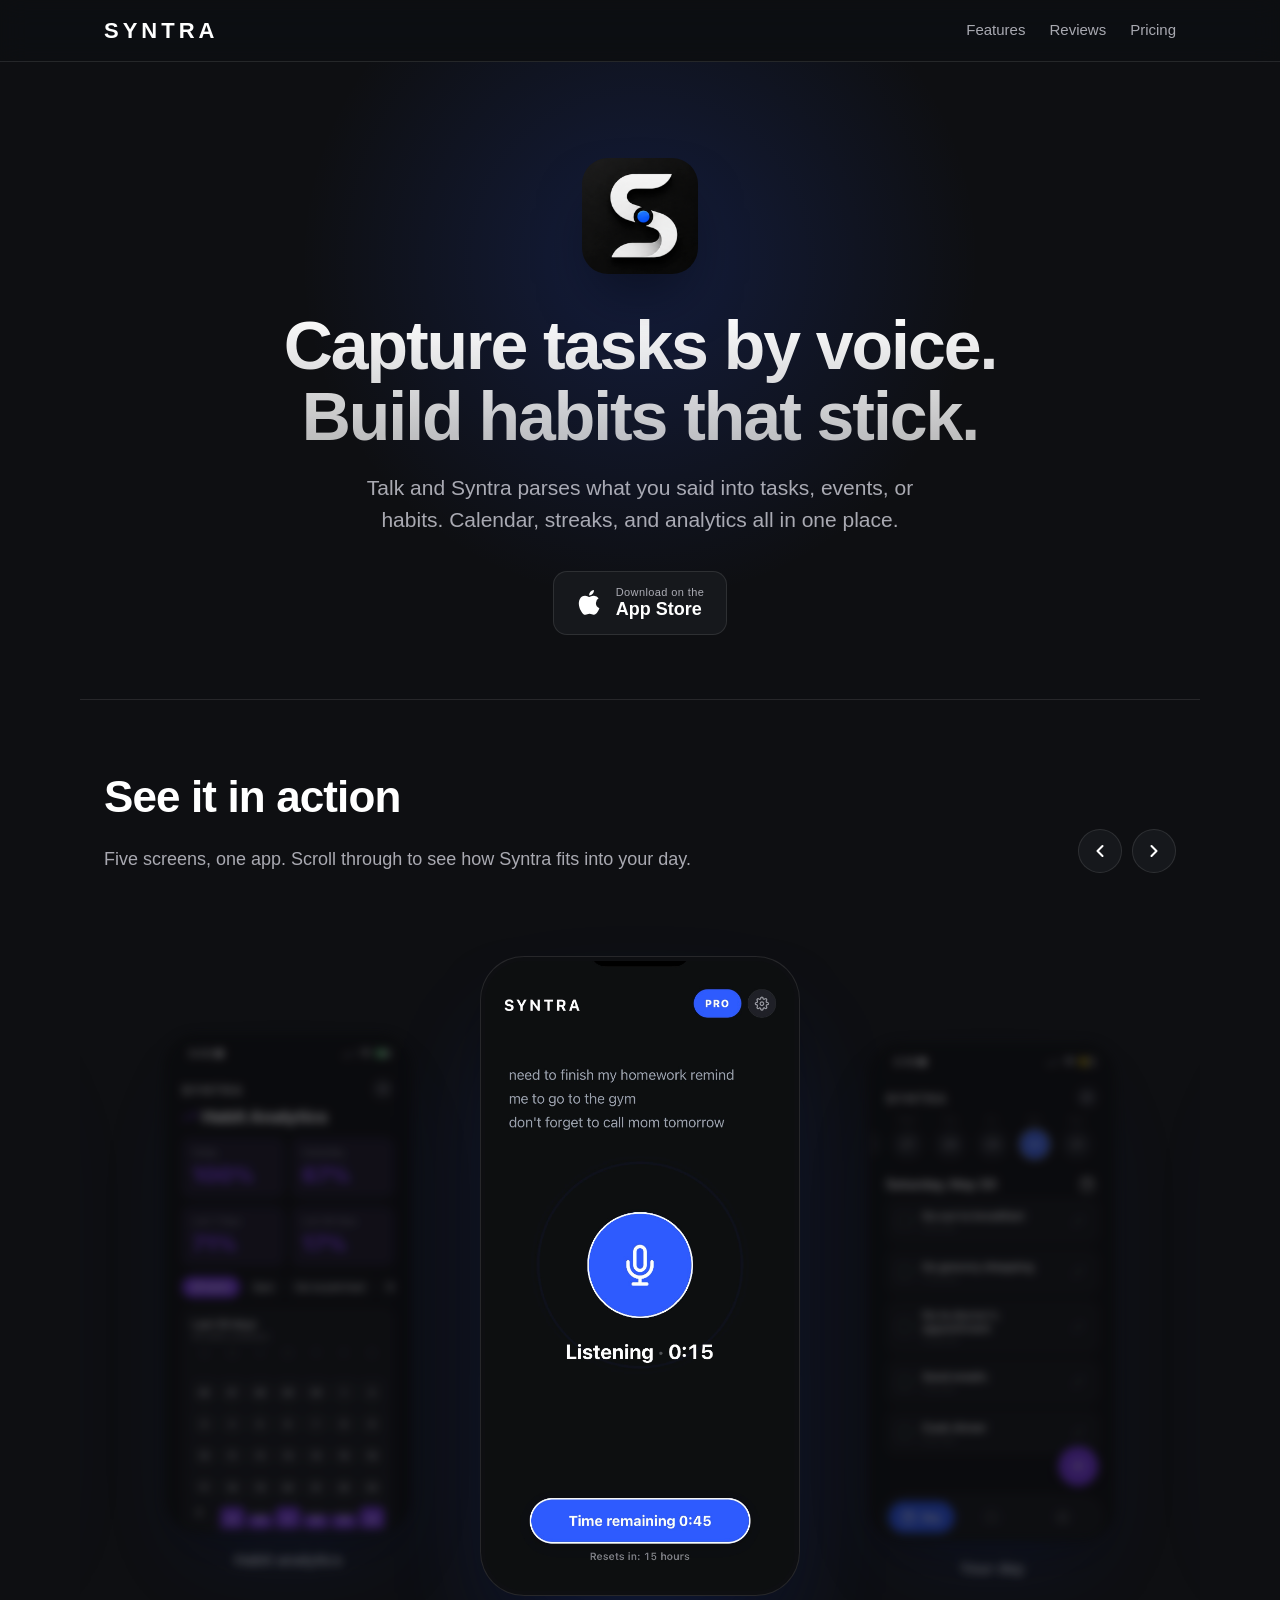
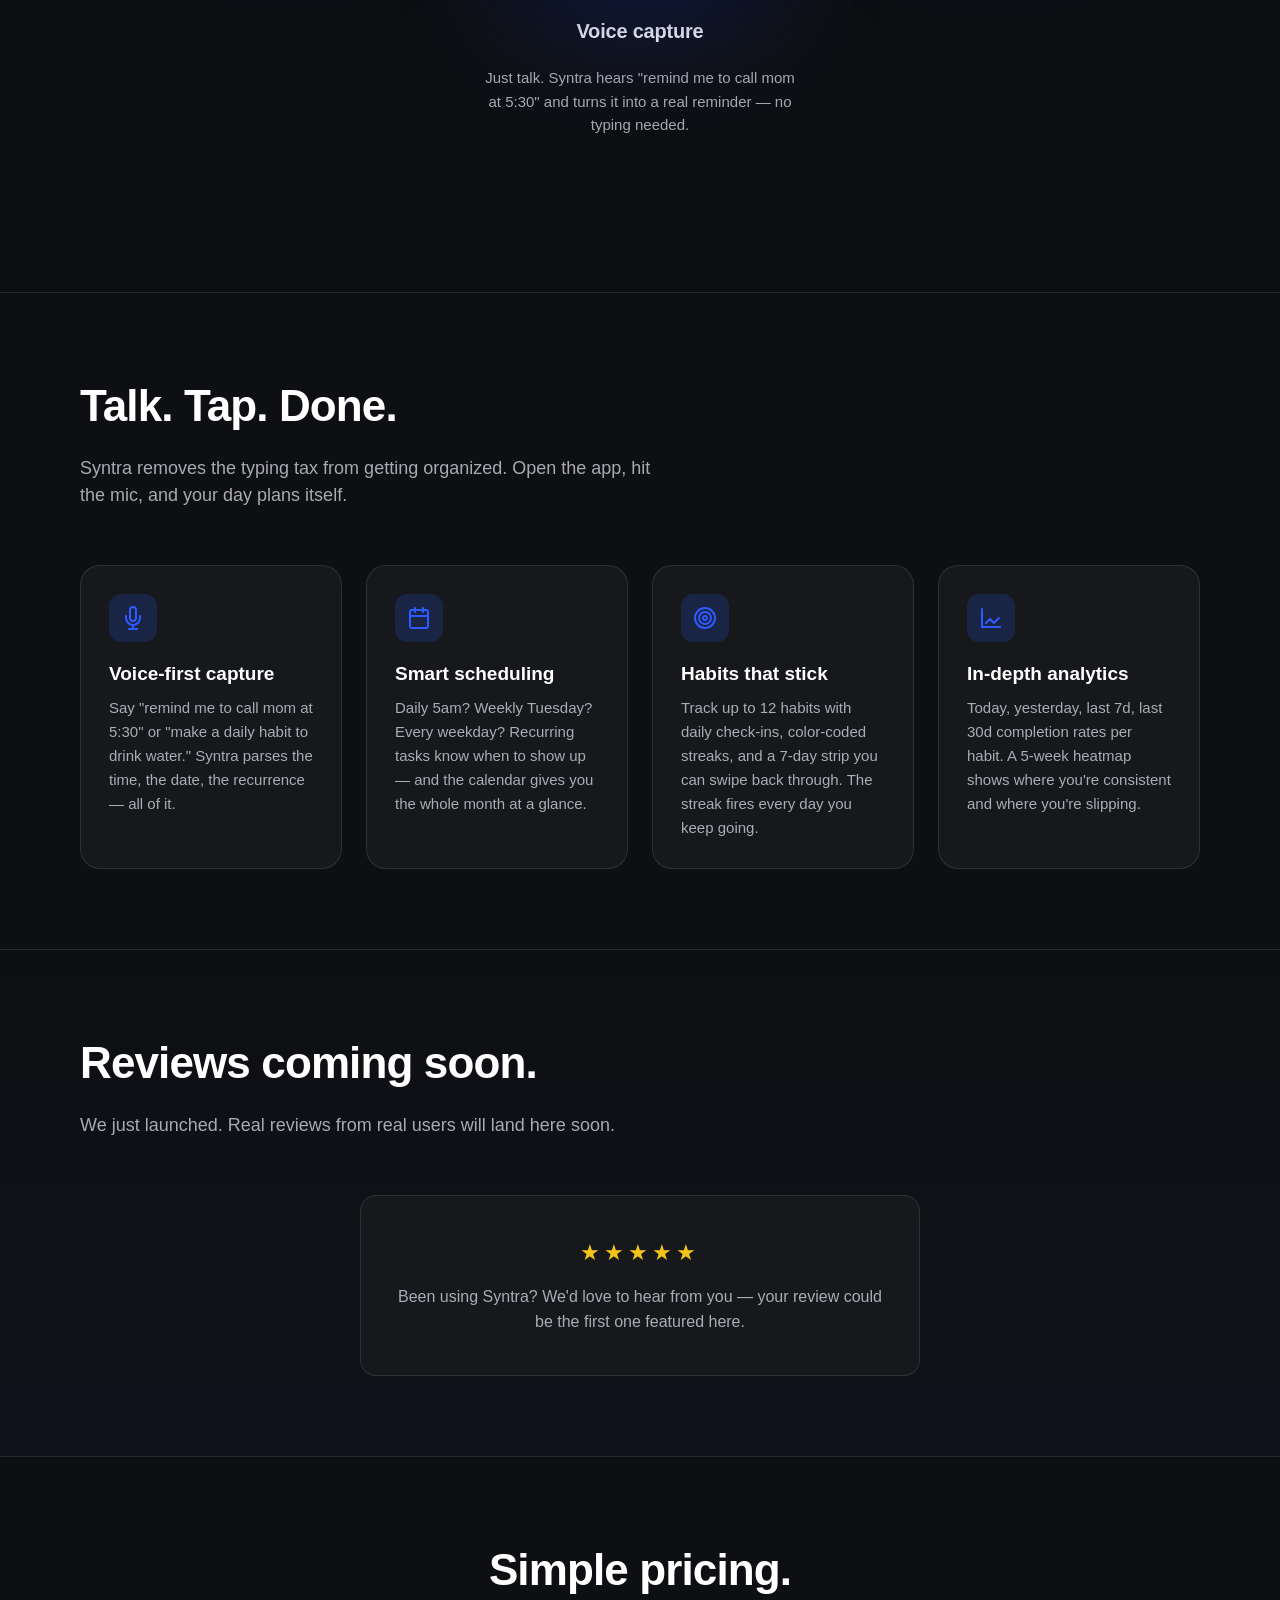
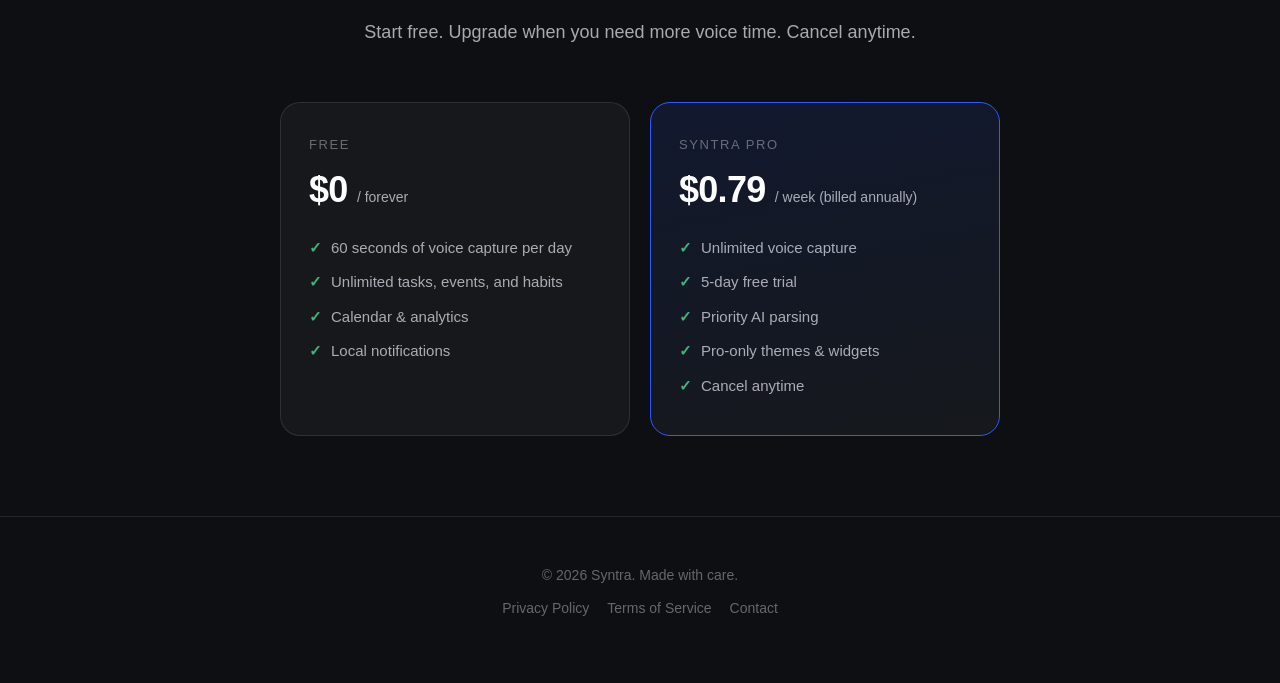
==== index.html @ c8cc8f04 "Update legal pages; remove Google Play button (iOS-only) - Privacy & Terms: device-only data, accoun" ====
<!DOCTYPE html>
<html lang="en">
<head>
  <meta charset="UTF-8" />
  <meta name="viewport" content="width=device-width, initial-scale=1.0" />
  <meta name="description" content="Syntra — capture tasks by voice, build habits that stick. AI-powered productivity for iOS." />
  <meta name="theme-color" content="#0E0F12" />
  <title>Syntra — Voice-first tasks, habits, and events</title>
  <link rel="icon" href="syntra-logo.png" type="image/png" />
  <link rel="apple-touch-icon" href="syntra-logo.png" />
  <link rel="stylesheet" href="styles.css?v=4" />
</head>
<body>

  <!-- Nav -->
  <nav class="nav">
    <div class="nav-inner">
      <a href="/" class="brand">
        <span>SYNTRA</span>
      </a>
      <div class="nav-links">
        <a href="#features">Features</a>
        <a href="#reviews">Reviews</a>
        <a href="#pricing">Pricing</a>
      </div>
    </div>
  </nav>

  <!-- Hero -->
  <header class="hero">
    <div class="hero-inner">
      <img src="syntra-logo.png" alt="Syntra logo" class="logo" />
      <h1>Capture tasks by voice.<br />Build habits that stick.</h1>
      <p>Talk and Syntra parses what you said into tasks, events, or habits. Calendar, streaks, and analytics all in one place.</p>

      <div class="download-row">
        <a href="#" class="store-btn" aria-label="Download on the App Store">
          <svg viewBox="0 0 24 24" fill="currentColor"><path d="M17.05 12.04a4.85 4.85 0 0 1 2.32-4.07 5 5 0 0 0-3.94-2.13c-1.66-.17-3.27 1-4.12 1-.86 0-2.16-.97-3.56-.95a5.25 5.25 0 0 0-4.43 2.7c-1.9 3.3-.49 8.16 1.36 10.83.91 1.31 2 2.78 3.42 2.73 1.38-.06 1.9-.89 3.57-.89 1.66 0 2.13.89 3.57.86 1.48-.03 2.42-1.32 3.32-2.65a11.09 11.09 0 0 0 1.5-3.07 4.7 4.7 0 0 1-3.01-4.36zm-2.71-7.95a4.66 4.66 0 0 0 1.07-3.34 4.74 4.74 0 0 0-3.07 1.59 4.4 4.4 0 0 0-1.1 3.22 3.93 3.93 0 0 0 3.1-1.47z"/></svg>
          <div class="store-btn-text">
            <div class="store-btn-small">Download on the</div>
            <div class="store-btn-big">App Store</div>
          </div>
        </a>
      </div>
    </div>
  </header>

  <!-- Real screenshots — center-focused infinite carousel. The
       middle card is sharp + full-size; left/right peeks are blurred
       and dimmed. Items are cloned 3x in the DOM so we can silently
       jump scroll position when the user nears either edge, giving
       the appearance of forever-scrolling in either direction.
       Drag/swipe to advance; arrow buttons step one card with a
       smooth animation. -->
  <section class="screenshots-section">
    <div class="screenshots-header">
      <div>
        <h2 class="section-title">See it in action</h2>
        <p class="section-sub" style="margin-bottom: 0;">Five screens, one app. Scroll through to see how Syntra fits into your day.</p>
      </div>
      <div class="screenshots-arrows" aria-hidden="true">
        <button class="scroll-arrow" data-dir="-1" aria-label="Previous screenshot">
          <svg viewBox="0 0 24 24" fill="none" stroke="currentColor" stroke-width="2.5" stroke-linecap="round" stroke-linejoin="round"><polyline points="15 18 9 12 15 6"/></svg>
        </button>
        <button class="scroll-arrow" data-dir="1" aria-label="Next screenshot">
          <svg viewBox="0 0 24 24" fill="none" stroke="currentColor" stroke-width="2.5" stroke-linecap="round" stroke-linejoin="round"><polyline points="9 18 15 12 9 6"/></svg>
        </button>
      </div>
    </div>

    <div class="screenshots-wrap" id="screenshots-wrap">
      <div class="screenshots" id="screenshots-track">
        <figure class="phone-card">
          <div class="phone phone-shot">
            <img src="screenshots/mic.png?v=2" alt="Voice capture screen" />
          </div>
          <h3>Voice capture</h3>
          <p>Just talk. Syntra hears "remind me to call mom at 5:30" and turns it into a real reminder — no typing needed.</p>
        </figure>
        <figure class="phone-card">
          <div class="phone phone-shot">
            <img src="screenshots/day.png?v=3" alt="Day view with tasks" />
          </div>
          <h3>Your day</h3>
          <p>Every dated task and event for the day, sorted by time. Tap the circle to check it off; completed items strike through and sink to the bottom.</p>
        </figure>
        <figure class="phone-card">
          <div class="phone phone-shot">
            <img src="screenshots/todos.png?v=3" alt="To-do list" />
          </div>
          <h3>To-do list</h3>
          <p>The undated stuff lives here. Add by voice or by hand, edit with a tap, and pull anything you've checked off back from the archive.</p>
        </figure>
        <figure class="phone-card">
          <div class="phone phone-shot">
            <img src="screenshots/habits.png?v=3" alt="Habit tracker with streaks" />
          </div>
          <h3>Habits &amp; streaks</h3>
          <p>Track up to a dozen habits with daily check-ins. The 7-day strip on each card shows your last week at a glance — color-coded so they don't blur together.</p>
        </figure>
        <figure class="phone-card">
          <div class="phone phone-shot">
            <img src="screenshots/analytics.png?v=3" alt="Habit analytics" />
          </div>
          <h3>Habit analytics</h3>
          <p>Today, yesterday, last 7 days, last 30 days — see exactly how often each habit fires. The 30-day grid surfaces patterns and slip-ups you'd otherwise miss.</p>
        </figure>
      </div>
    </div>
  </section>

  <script>
    // Center-focused, infinite-scroll carousel.
    //
    //   1. Clone the 5 cards twice so the track has 3 identical
    //      batches in the DOM (15 cards total).
    //   2. Initialise scrollLeft to the middle batch — the first
    //      thing the user sees is centered on the same card they'd
    //      see in a non-infinite layout.
    //   3. On every scroll, the card whose center is closest to the
    //      viewport's center gets .active. CSS uses .active to
    //      remove the blur, scale up, and brighten.
    //   4. When the user pans into the first or third batch, jump
    //      scrollLeft by ±batchWidth silently. Because the same
    //      cards exist at +/- batchWidth, the user can't tell.
    (function () {
      var wrap = document.getElementById("screenshots-wrap");
      var track = document.getElementById("screenshots-track");
      if (!wrap || !track) return;

      var ORIGINALS = Array.prototype.slice.call(track.children);
      var N = ORIGINALS.length;

      // Clone twice → 3 batches.
      for (var copy = 0; copy < 2; copy++) {
        ORIGINALS.forEach(function (el) {
          track.appendChild(el.cloneNode(true));
        });
      }

      var allCards = Array.prototype.slice.call(track.children);

      function batchWidth() {
        // Distance from card[0] to card[N] in pixels — i.e. one
        // full batch width including gaps.
        if (allCards.length <= N) return 0;
        return allCards[N].offsetLeft - allCards[0].offsetLeft;
      }

      function targetForCard(card) {
        return card.offsetLeft - wrap.clientWidth / 2 + card.clientWidth / 2;
      }

      // ─── Infinite-loop boundary jumps ───
      var isJumping = false;
      function maybeJump() {
        if (isJumping) return;
        var bw = batchWidth();
        if (!bw) return;
        var middleStart = targetForCard(allCards[N]);
        var x = wrap.scrollLeft;
        if (x < middleStart - bw * 0.5) {
          isJumping = true;
          // Disable smooth-scroll for the jump itself.
          wrap.style.scrollBehavior = "auto";
          wrap.scrollLeft = x + bw;
          requestAnimationFrame(function () {
            wrap.style.scrollBehavior = "";
            isJumping = false;
          });
        } else if (x > middleStart + bw * 0.5) {
          isJumping = true;
          wrap.style.scrollBehavior = "auto";
          wrap.scrollLeft = x - bw;
          requestAnimationFrame(function () {
            wrap.style.scrollBehavior = "";
            isJumping = false;
          });
        }
      }

      // ─── Active-card detection ───
      function updateActive() {
        var wrapRect = wrap.getBoundingClientRect();
        var center = wrapRect.left + wrapRect.width / 2;
        var bestCard = null;
        var bestDistance = Infinity;
        allCards.forEach(function (card) {
          var rect = card.getBoundingClientRect();
          var cardCenter = rect.left + rect.width / 2;
          var distance = Math.abs(cardCenter - center);
          if (distance < bestDistance) {
            bestDistance = distance;
            bestCard = card;
          }
        });
        allCards.forEach(function (c) {
          c.classList.toggle("active", c === bestCard);
        });
      }

      var raf = 0;
      wrap.addEventListener("scroll", function () {
        maybeJump();
        cancelAnimationFrame(raf);
        raf = requestAnimationFrame(updateActive);
      });

      // ─── Arrow buttons ───
      document.querySelectorAll(".scroll-arrow").forEach(function (btn) {
        btn.addEventListener("click", function () {
          var dir = parseInt(btn.getAttribute("data-dir"), 10) || 1;
          var card = wrap.querySelector(".phone-card");
          if (!card) return;
          var cardW = card.getBoundingClientRect().width;
          var styles = getComputedStyle(track);
          var gap = parseInt(styles.columnGap || styles.gap || "0", 10) || 24;
          wrap.scrollBy({ left: dir * (cardW + gap), behavior: "smooth" });
        });
      });

      // ─── Init ───
      function init() {
        if (allCards.length <= N) return;
        // Land on first card of middle batch.
        wrap.style.scrollBehavior = "auto";
        wrap.scrollLeft = targetForCard(allCards[N]);
        wrap.style.scrollBehavior = "";
        updateActive();
      }

      // Wait for the screenshot images so the offset math uses the
      // final layout. window load fires after all resources.
      if (document.readyState === "complete") {
        init();
      } else {
        window.addEventListener("load", init);
      }
      window.addEventListener("resize", init);
    })();
  </script>

  <!-- Features -->
  <section id="features" class="features">
    <div class="section-inner">
      <h2 class="section-title">Talk. Tap. Done.</h2>
      <p class="section-sub">Syntra removes the typing tax from getting organized. Open the app, hit the mic, and your day plans itself.</p>
      <div class="features-grid">

        <div class="feature-card">
          <div class="feature-icon">
            <svg viewBox="0 0 24 24" fill="none" stroke="currentColor" stroke-width="2" stroke-linecap="round" stroke-linejoin="round"><path d="M12 1a3 3 0 0 0-3 3v8a3 3 0 0 0 6 0V4a3 3 0 0 0-3-3z"/><path d="M19 10v2a7 7 0 0 1-14 0v-2"/><line x1="12" y1="19" x2="12" y2="23"/><line x1="8" y1="23" x2="16" y2="23"/></svg>
          </div>
          <h3 class="feature-title">Voice-first capture</h3>
          <p class="feature-body">Say "remind me to call mom at 5:30" or "make a daily habit to drink water." Syntra parses the time, the date, the recurrence — all of it.</p>
        </div>

        <div class="feature-card">
          <div class="feature-icon">
            <svg viewBox="0 0 24 24" fill="none" stroke="currentColor" stroke-width="2" stroke-linecap="round" stroke-linejoin="round"><rect x="3" y="4" width="18" height="18" rx="2" ry="2"/><line x1="16" y1="2" x2="16" y2="6"/><line x1="8" y1="2" x2="8" y2="6"/><line x1="3" y1="10" x2="21" y2="10"/></svg>
          </div>
          <h3 class="feature-title">Smart scheduling</h3>
          <p class="feature-body">Daily 5am? Weekly Tuesday? Every weekday? Recurring tasks know when to show up — and the calendar gives you the whole month at a glance.</p>
        </div>

        <div class="feature-card">
          <div class="feature-icon">
            <svg viewBox="0 0 24 24" fill="none" stroke="currentColor" stroke-width="2" stroke-linecap="round" stroke-linejoin="round"><circle cx="12" cy="12" r="10"/><circle cx="12" cy="12" r="6"/><circle cx="12" cy="12" r="2"/></svg>
          </div>
          <h3 class="feature-title">Habits that stick</h3>
          <p class="feature-body">Track up to 12 habits with daily check-ins, color-coded streaks, and a 7-day strip you can swipe back through. The streak fires every day you keep going.</p>
        </div>

        <div class="feature-card">
          <div class="feature-icon">
            <svg viewBox="0 0 24 24" fill="none" stroke="currentColor" stroke-width="2" stroke-linecap="round" stroke-linejoin="round"><path d="M3 3v18h18"/><path d="M7 17l4-4 4 4 5-5"/></svg>
          </div>
          <h3 class="feature-title">In-depth analytics</h3>
          <p class="feature-body">Today, yesterday, last 7d, last 30d completion rates per habit. A 5-week heatmap shows where you're consistent and where you're slipping.</p>
        </div>

      </div>
    </div>
  </section>

  <!-- Reviews -->
  <section id="reviews" class="reviews">
    <div class="section-inner">
      <h2 class="section-title">Reviews coming soon.</h2>
      <p class="section-sub">We just launched. Real reviews from real users will land here soon.</p>
      <div class="reviews-soon">
        <div class="reviews-soon-stars">★★★★★</div>
        <p class="reviews-soon-text">Been using Syntra? We'd love to hear from you — your review could be the first one featured here.</p>
      </div>
    </div>
  </section>

  <!-- Pricing -->
  <section id="pricing" class="pricing">
    <div class="section-inner">
      <h2 class="section-title">Simple pricing.</h2>
      <p class="section-sub" style="margin-left: auto; margin-right: auto;">Start free. Upgrade when you need more voice time. Cancel anytime.</p>
      <div class="plans">

        <div class="plan">
          <div class="plan-name">Free</div>
          <div class="plan-price">$0 <small>/ forever</small></div>
          <ul>
            <li>60 seconds of voice capture per day</li>
            <li>Unlimited tasks, events, and habits</li>
            <li>Calendar &amp; analytics</li>
            <li>Local notifications</li>
          </ul>
        </div>

        <div class="plan plan-pro">
          <div class="plan-name">Syntra Pro</div>
          <div class="plan-price">$0.79 <small>/ week (billed annually)</small></div>
          <ul>
            <li>Unlimited voice capture</li>
            <li>5-day free trial</li>
            <li>Priority AI parsing</li>
            <li>Pro-only themes &amp; widgets</li>
            <li>Cancel anytime</li>
          </ul>
        </div>

      </div>
    </div>
  </section>

  <!-- Footer -->
  <footer>
    <div>© 2026 Syntra. Made with care.</div>
    <div class="links">
      <a href="privacy.html">Privacy Policy</a>
      <a href="terms.html">Terms of Service</a>
      <a href="mailto:hello@syntra.app">Contact</a>
    </div>
  </footer>

</body>
</html>
---- styles.css ----
/* Syntra marketing site — dark, monolithic, mobile-first.
   Mirrors the app's dark-mode tokens (bg #0E0F12, accent #2D5BFF). */

:root {
  --bg: #0E0F12;
  --bg-elevated: #16181C;
  --bg-recessed: #1F2126;
  --fg: #FFFFFF;
  --fg-secondary: rgba(235, 235, 245, 0.7);
  --fg-tertiary: rgba(235, 235, 245, 0.4);
  --stroke: rgba(255, 255, 255, 0.1);
  --accent: #2D5BFF;
  --accent-purple: #7C3AED;
  --accent-green: #3DB47A;
  --max-width: 1120px;
}

* { box-sizing: border-box; }
html, body { margin: 0; padding: 0; }

body {
  background: var(--bg);
  color: var(--fg);
  font-family: -apple-system, BlinkMacSystemFont, "SF Pro Display", "SF Pro Text",
    "Segoe UI", Roboto, Helvetica, Arial, sans-serif;
  font-size: 17px;
  line-height: 1.5;
  -webkit-font-smoothing: antialiased;
  -moz-osx-font-smoothing: grayscale;
  text-rendering: optimizeLegibility;
}

a { color: inherit; text-decoration: none; }

/* ───── Header ───── */
.nav {
  position: sticky;
  top: 0;
  z-index: 50;
  backdrop-filter: blur(14px) saturate(180%);
  -webkit-backdrop-filter: blur(14px) saturate(180%);
  background: rgba(14, 15, 18, 0.7);
  border-bottom: 1px solid var(--stroke);
}
.nav-inner {
  max-width: var(--max-width);
  margin: 0 auto;
  padding: 14px 24px;
  display: flex;
  align-items: center;
  justify-content: space-between;
}
.brand {
  font-weight: 800;
  letter-spacing: 4px;
  font-size: 22px;
}
.nav-links {
  display: flex;
  gap: 24px;
  font-size: 15px;
  color: var(--fg-secondary);
}
.nav-links a:hover { color: var(--fg); }

/* ───── Hero ───── */
.hero {
  padding: 96px 24px 64px;
  text-align: center;
  position: relative;
  overflow: hidden;
}
.hero::before {
  content: "";
  position: absolute;
  top: -200px;
  left: 50%;
  transform: translateX(-50%);
  width: 800px;
  height: 800px;
  background: radial-gradient(circle, rgba(45, 91, 255, 0.18) 0%, transparent 60%);
  pointer-events: none;
}
.hero-inner {
  position: relative;
  max-width: 760px;
  margin: 0 auto;
}
.hero img.logo {
  width: 116px;
  height: 116px;
  border-radius: 26px;
  margin-bottom: 28px;
  box-shadow: 0 30px 60px -20px rgba(0, 0, 0, 0.6);
}
.hero h1 {
  font-size: clamp(40px, 7vw, 68px);
  line-height: 1.05;
  letter-spacing: -0.03em;
  font-weight: 800;
  margin: 0 0 20px;
  background: linear-gradient(180deg, #ffffff 0%, rgba(255,255,255,0.7) 100%);
  -webkit-background-clip: text;
  background-clip: text;
  -webkit-text-fill-color: transparent;
}
.hero p {
  color: var(--fg-secondary);
  font-size: clamp(17px, 2.2vw, 21px);
  max-width: 580px;
  margin: 0 auto 36px;
}
.download-row {
  display: flex;
  gap: 12px;
  justify-content: center;
  flex-wrap: wrap;
}
.store-btn {
  display: inline-flex;
  align-items: center;
  gap: 12px;
  padding: 14px 22px;
  border: 1px solid var(--stroke);
  border-radius: 14px;
  background: var(--bg-elevated);
  transition: transform 120ms ease, background 120ms ease;
}
.store-btn:hover {
  background: var(--bg-recessed);
  transform: translateY(-1px);
}
.store-btn-text { text-align: left; line-height: 1.15; }
.store-btn-small { font-size: 11px; color: var(--fg-secondary); letter-spacing: 0.4px; }
.store-btn-big { font-size: 18px; font-weight: 700; }
.store-btn svg { width: 28px; height: 28px; }

/* ───── Screenshot gallery ───── */
.screenshots-section {
  padding: 64px 24px 96px;
  border-top: 1px solid var(--stroke);
  max-width: var(--max-width);
  margin: 0 auto;
}
.screenshots-header {
  display: flex;
  align-items: flex-end;
  justify-content: space-between;
  gap: 24px;
  margin-bottom: 40px;
  flex-wrap: wrap;
}
.screenshots-arrows {
  display: flex;
  gap: 10px;
}
.scroll-arrow {
  width: 44px;
  height: 44px;
  border-radius: 22px;
  border: 1px solid var(--stroke);
  background: var(--bg-elevated);
  color: var(--fg);
  cursor: pointer;
  display: inline-flex;
  align-items: center;
  justify-content: center;
  transition:
    background 160ms ease,
    transform 160ms ease,
    border-color 160ms ease;
}
.scroll-arrow:hover {
  background: var(--bg-recessed);
  border-color: var(--accent);
}
.scroll-arrow:active {
  transform: scale(0.94);
}
.scroll-arrow svg {
  width: 20px;
  height: 20px;
}

/* The scroll viewport. We use scroll-snap-align: center so each
   card lands centered. The infinite-scroll JS clones items and
   silently jumps the scroll position when the user nears either
   edge of the cloned set. */
.screenshots-wrap {
  overflow-x: auto;
  overflow-y: visible;
  scroll-snap-type: x mandatory;
  scroll-behavior: smooth;
  -webkit-overflow-scrolling: touch;
  scrollbar-width: none;
  margin: 0 -24px;
  padding: 32px 0 48px;
}
.screenshots-wrap::-webkit-scrollbar { display: none; }

/* Track. The padding here is what lets the FIRST and LAST cards
   reach the center of the viewport — without it they could only
   scroll-snap to the viewport edge. */
.screenshots {
  display: inline-flex;
  gap: 32px;
  padding: 0 calc(50% - 160px);
  align-items: center;
}

/* Each card: phone frame on top + title + description below. By
   default cards are scaled down + blurred (peek state). Only the
   one with .active drops the blur and scales up — which is the
   center card whichever one that happens to be after a scroll. */
.phone-card {
  flex: 0 0 320px;
  margin: 0;
  scroll-snap-align: center;
  display: flex;
  flex-direction: column;
  gap: 20px;
  /* Peek state */
  transform: scale(0.78);
  filter: blur(6px) brightness(0.65);
  opacity: 0.55;
  transition:
    transform 420ms cubic-bezier(0.2, 0.8, 0.2, 1),
    filter 420ms cubic-bezier(0.2, 0.8, 0.2, 1),
    opacity 420ms cubic-bezier(0.2, 0.8, 0.2, 1);
  will-change: transform, filter, opacity;
}
.phone-card.active {
  transform: scale(1);
  filter: blur(0px) brightness(1);
  opacity: 1;
}
.phone-card h3 {
  font-size: 20px;
  font-weight: 700;
  margin: 0;
  letter-spacing: -0.01em;
  text-align: center;
}
.phone-card p {
  margin: 0;
  font-size: 15px;
  line-height: 1.55;
  color: var(--fg-secondary);
  text-align: center;
  /* Description fades in only on the active card so the side
     peeks read as visual context, not crowded reading material. */
  opacity: 0;
  transition: opacity 420ms cubic-bezier(0.2, 0.8, 0.2, 1);
}
.phone-card.active p { opacity: 1; }

/* iPhone-shaped frame. The screenshot inside fills the frame edge-
   to-edge with only a tiny 4px padding for the rounded-corner
   nesting; the frame itself is just a hairline border + glow.
   Result: no visible "bezel band" around the screenshot. */
.phone {
  width: 100%;
  border-radius: 44px;
  background: var(--bg);
  border: 1px solid var(--stroke);
  padding: 4px;
  box-shadow:
    0 60px 120px -30px rgba(45, 91, 255, 0.22),
    0 30px 60px -20px rgba(0, 0, 0, 0.6);
  position: relative;
}
/* No CSS-drawn notch — the actual screenshots already include the
   iOS status bar / notch in the PNG itself, so an extra overlay
   would just sit on top and look redundant. */
.phone-shot img {
  width: 100%;
  /* Aspect ratio matches the cropped screenshots (status bar removed)
     so app content fills the frame edge-to-edge with no empty top
     band. Slight per-image variation (~9:18.2-18.5) is absorbed by
     object-fit: cover. */
  aspect-ratio: 9 / 18.3;
  object-fit: cover;
  object-position: top;
  /* Inner radius = outer radius (44) minus padding (4) so the
     screenshot's rounded corners nest cleanly inside the bezel. */
  border-radius: 40px;
  display: block;
  background: var(--bg);
}

/* Tablet — slightly smaller phones, less padding. */
@media (max-width: 880px) {
  .screenshots { padding: 0 calc(50% - 140px); gap: 24px; }
  .phone-card { flex-basis: 280px; }
}

/* Mobile — single card centered, side peeks visible only as a hint
   of the next card on the right edge. */
@media (max-width: 540px) {
  .screenshots-section { padding: 48px 20px 64px; }
  .screenshots { padding: 0 calc(50% - 110px); gap: 20px; }
  .phone-card { flex-basis: 220px; }
  .screenshots-arrows { display: none; }
}

/* ───── Features ───── */
section.features {
  padding: 80px 24px;
  border-top: 1px solid var(--stroke);
}
.section-inner {
  max-width: var(--max-width);
  margin: 0 auto;
}
.section-title {
  font-size: clamp(32px, 5vw, 44px);
  font-weight: 800;
  letter-spacing: -0.02em;
  margin: 0 0 16px;
}
.section-sub {
  color: var(--fg-secondary);
  font-size: 18px;
  margin: 0 0 56px;
  max-width: 600px;
}
.features-grid {
  display: grid;
  gap: 24px;
  grid-template-columns: repeat(auto-fit, minmax(260px, 1fr));
}
.feature-card {
  background: var(--bg-elevated);
  border: 1px solid var(--stroke);
  border-radius: 20px;
  padding: 28px;
}
.feature-icon {
  width: 48px;
  height: 48px;
  border-radius: 12px;
  background: rgba(45, 91, 255, 0.18);
  color: var(--accent);
  display: flex;
  align-items: center;
  justify-content: center;
  margin-bottom: 18px;
}
.feature-icon svg { width: 24px; height: 24px; }
.feature-title {
  font-size: 19px;
  font-weight: 700;
  margin: 0 0 8px;
}
.feature-body {
  color: var(--fg-secondary);
  font-size: 15px;
  line-height: 1.6;
  margin: 0;
}

/* ───── Reviews ───── */
section.reviews {
  padding: 80px 24px;
  border-top: 1px solid var(--stroke);
  background: linear-gradient(180deg, transparent 0%, rgba(45, 91, 255, 0.04) 100%);
}
.reviews-soon {
  max-width: 560px;
  margin: 0 auto;
  text-align: center;
  background: var(--bg-elevated);
  border: 1px solid var(--stroke);
  border-radius: 16px;
  padding: 40px 28px;
}
.reviews-soon-stars { color: #F5C518; font-size: 22px; letter-spacing: 4px; margin-bottom: 16px; }
.reviews-soon-text { font-size: 16px; line-height: 1.55; margin: 0; color: var(--fg-secondary); }

/* ───── Pricing ───── */
section.pricing {
  padding: 80px 24px;
  border-top: 1px solid var(--stroke);
  text-align: center;
}
.plans {
  display: grid;
  gap: 20px;
  grid-template-columns: repeat(auto-fit, minmax(260px, 1fr));
  max-width: 720px;
  margin: 0 auto;
}
.plan {
  background: var(--bg-elevated);
  border: 1px solid var(--stroke);
  border-radius: 20px;
  padding: 32px 28px;
  text-align: left;
}
.plan-pro {
  border-color: var(--accent);
  background: linear-gradient(170deg, rgba(45,91,255,0.12), var(--bg-elevated));
}
.plan-name { font-size: 13px; letter-spacing: 1.6px; text-transform: uppercase; color: var(--fg-tertiary); }
.plan-price { font-size: 36px; font-weight: 800; margin: 8px 0 14px; letter-spacing: -0.02em; }
.plan-price small { font-size: 14px; color: var(--fg-secondary); font-weight: 500; letter-spacing: 0; }
.plan ul {
  list-style: none;
  padding: 0;
  margin: 0;
  font-size: 15px;
  color: var(--fg-secondary);
}
.plan ul li { padding: 6px 0; padding-left: 22px; position: relative; }
.plan ul li::before {
  content: "✓";
  position: absolute;
  left: 0;
  top: 6px;
  color: var(--accent-green);
  font-weight: 700;
}

/* ───── Footer ───── */
footer {
  padding: 48px 24px 64px;
  border-top: 1px solid var(--stroke);
  text-align: center;
  color: var(--fg-tertiary);
  font-size: 14px;
}
footer .links {
  margin-top: 12px;
  display: flex;
  gap: 18px;
  justify-content: center;
  flex-wrap: wrap;
}
footer .links a:hover { color: var(--fg); }

/* ───── Legal pages ───── */
.legal {
  max-width: 720px;
  margin: 0 auto;
  padding: 64px 24px 96px;
}
.legal h1 {
  font-size: 40px;
  letter-spacing: -0.02em;
  margin: 0 0 8px;
}
.legal p.updated {
  color: var(--fg-tertiary);
  margin: 0 0 32px;
  font-size: 14px;
}
.legal h2 {
  font-size: 22px;
  margin: 36px 0 12px;
  letter-spacing: -0.01em;
}
.legal p, .legal li {
  color: var(--fg-secondary);
  font-size: 16px;
  line-height: 1.7;
}
.legal ul { padding-left: 22px; }
.legal a { color: var(--accent); }
.back {
  display: inline-flex;
  align-items: center;
  gap: 6px;
  color: var(--fg-secondary);
  font-size: 14px;
  margin-bottom: 32px;
}
.back:hover { color: var(--fg); }

/* ───── Mobile tweaks ───── */
@media (max-width: 640px) {
  .nav-links { display: none; }
  .hero { padding: 64px 20px 32px; }
  .preview { padding: 16px 20px 64px; }
  .phone { transform: scale(0.92); }
  section { padding: 64px 20px !important; }

  /* Features: lock into a 2×2 box on phones instead of a vertical
     stack. Cards shrink + reduce padding so they actually fit. */
  .features-grid {
    grid-template-columns: repeat(2, 1fr);
    gap: 12px;
  }
  .feature-card {
    padding: 18px 14px;
  }
  .feature-icon {
    width: 36px;
    height: 36px;
    border-radius: 10px;
    margin-bottom: 12px;
  }
  .feature-icon svg { width: 18px; height: 18px; }
  .feature-title { font-size: 15px; margin-bottom: 6px; }
  .feature-body { font-size: 12.5px; line-height: 1.45; }

  /* Reviews "coming soon" card */
  .reviews-soon { padding: 32px 22px; }
  .reviews-soon-stars { font-size: 20px; }
  .reviews-soon-text { font-size: 14.5px; }
}
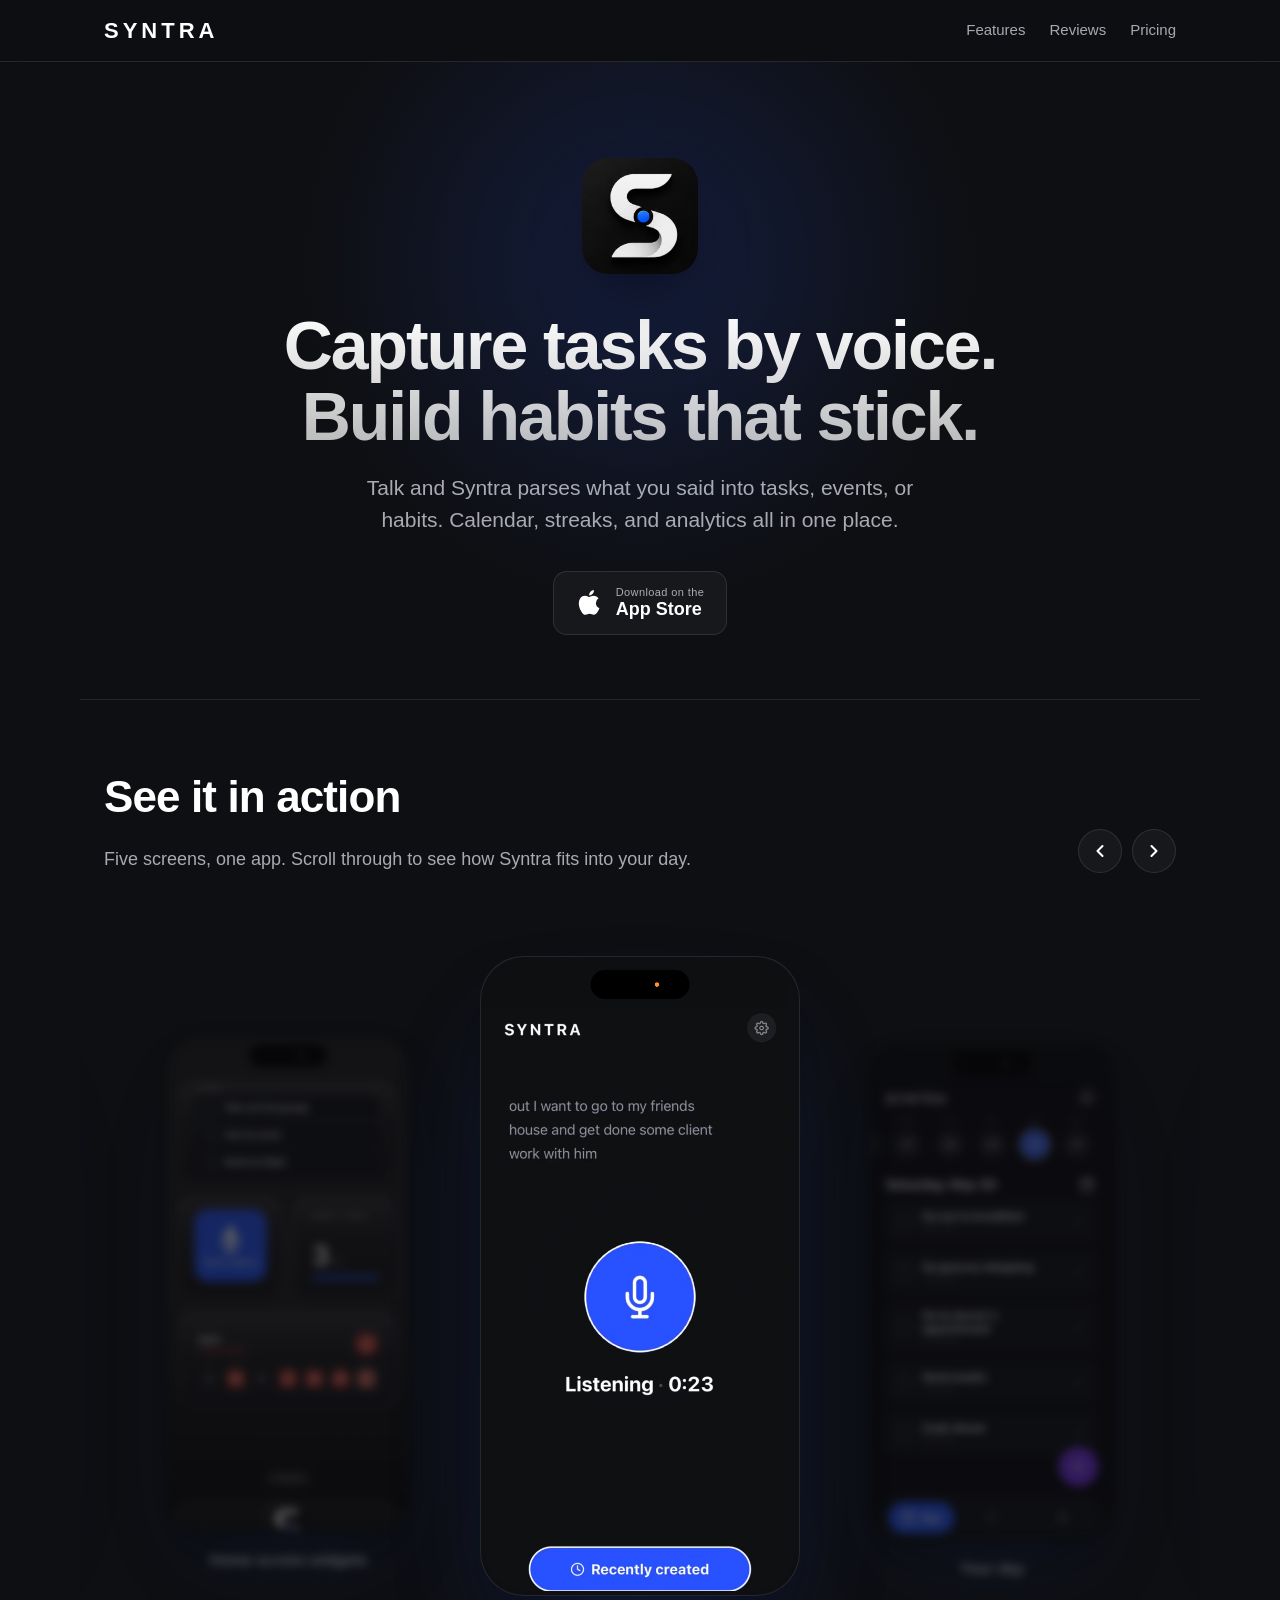
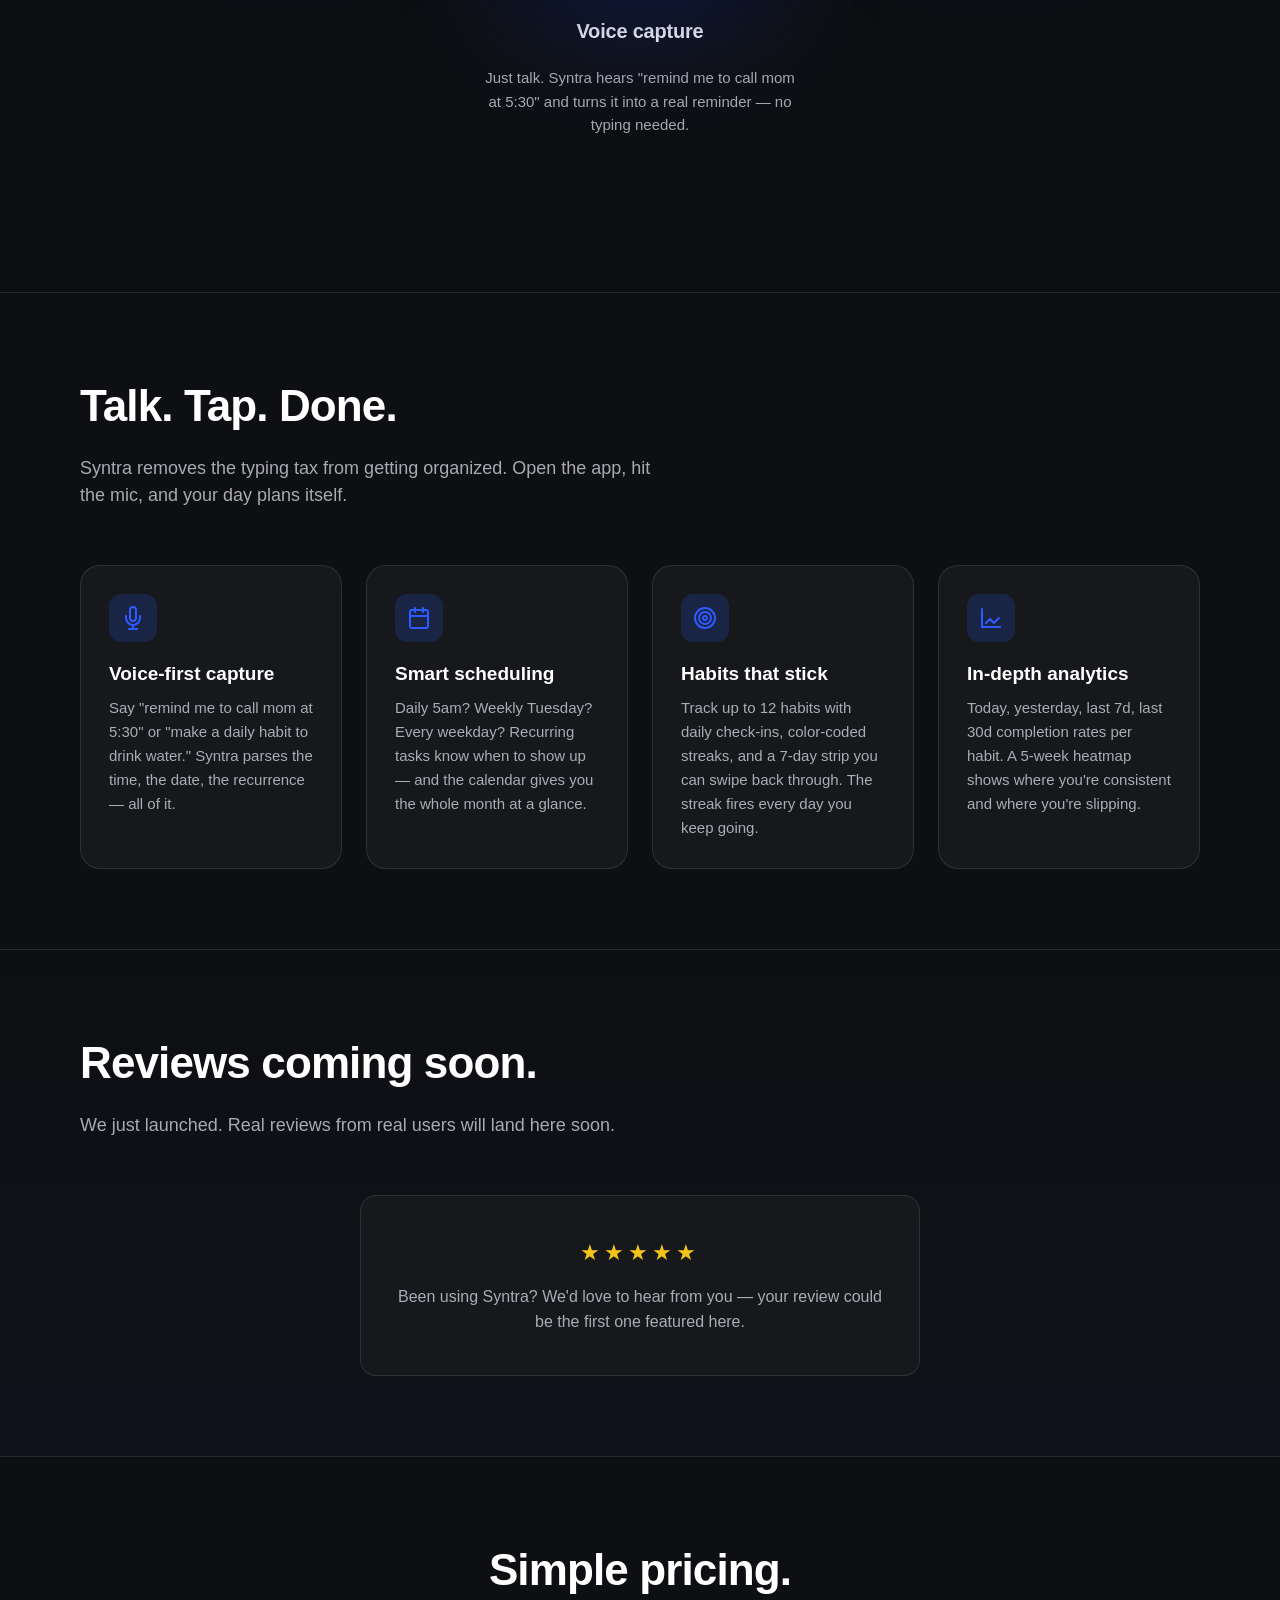
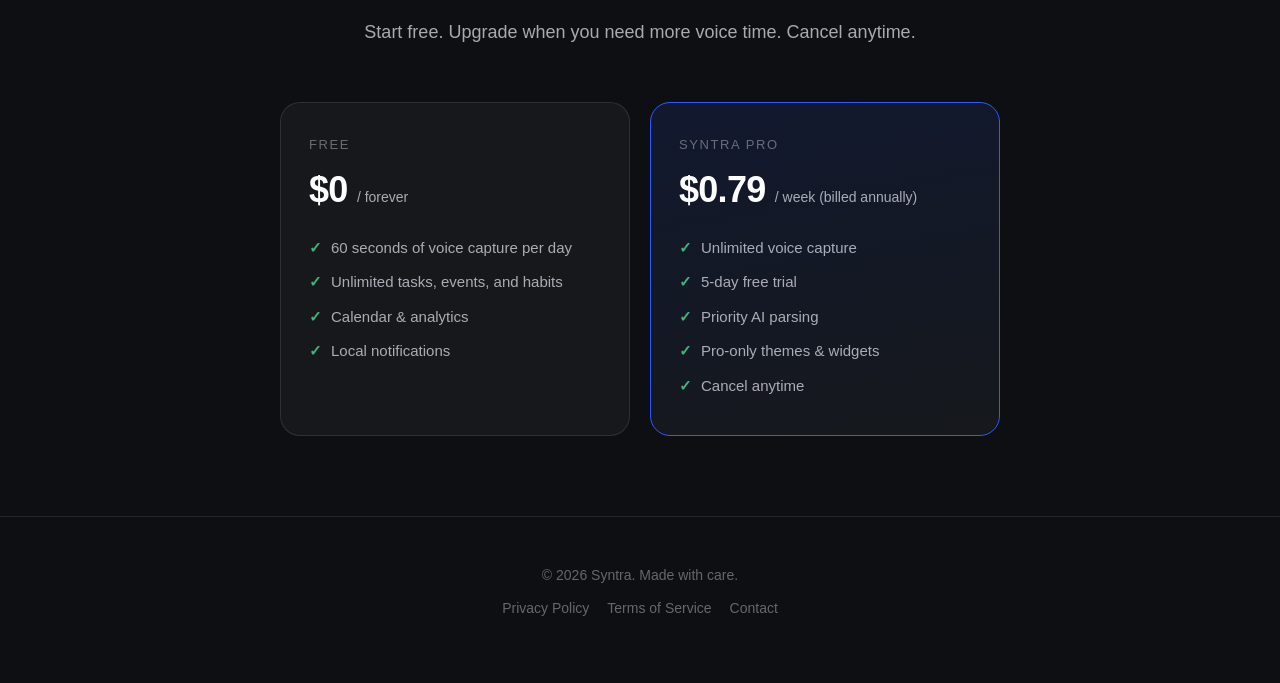
==== commit c0db4fab: "Refresh screenshots and add Home screen widgets card - Update mic, day, habits, analytics screenshot" ====
--- a/index.html
+++ b/index.html
@@ -72,38 +72,45 @@
       <div class="screenshots" id="screenshots-track">
         <figure class="phone-card">
           <div class="phone phone-shot">
-            <img src="screenshots/mic.png?v=2" alt="Voice capture screen" />
+            <img src="screenshots/mic.png?v=4" alt="Voice capture screen" />
           </div>
           <h3>Voice capture</h3>
           <p>Just talk. Syntra hears "remind me to call mom at 5:30" and turns it into a real reminder — no typing needed.</p>
         </figure>
         <figure class="phone-card">
           <div class="phone phone-shot">
-            <img src="screenshots/day.png?v=3" alt="Day view with tasks" />
+            <img src="screenshots/day.png?v=4" alt="Day view with tasks" />
           </div>
           <h3>Your day</h3>
           <p>Every dated task and event for the day, sorted by time. Tap the circle to check it off; completed items strike through and sink to the bottom.</p>
         </figure>
         <figure class="phone-card">
           <div class="phone phone-shot">
-            <img src="screenshots/todos.png?v=3" alt="To-do list" />
+            <img src="screenshots/todos.png?v=4" alt="To-do list" />
           </div>
           <h3>To-do list</h3>
           <p>The undated stuff lives here. Add by voice or by hand, edit with a tap, and pull anything you've checked off back from the archive.</p>
         </figure>
         <figure class="phone-card">
           <div class="phone phone-shot">
-            <img src="screenshots/habits.png?v=3" alt="Habit tracker with streaks" />
+            <img src="screenshots/habits.png?v=4" alt="Habit tracker with streaks" />
           </div>
           <h3>Habits &amp; streaks</h3>
           <p>Track up to a dozen habits with daily check-ins. The 7-day strip on each card shows your last week at a glance — color-coded so they don't blur together.</p>
         </figure>
         <figure class="phone-card">
           <div class="phone phone-shot">
-            <img src="screenshots/analytics.png?v=3" alt="Habit analytics" />
+            <img src="screenshots/analytics.png?v=4" alt="Habit analytics" />
           </div>
           <h3>Habit analytics</h3>
           <p>Today, yesterday, last 7 days, last 30 days — see exactly how often each habit fires. The 30-day grid surfaces patterns and slip-ups you'd otherwise miss.</p>
+        </figure>
+        <figure class="phone-card">
+          <div class="phone phone-shot">
+            <img src="screenshots/widgets.png?v=4" alt="Home screen widgets" />
+          </div>
+          <h3>Home screen widgets</h3>
+          <p>Keep Syntra one glance away. Drop your to-dos, today's habit progress, and a tap-to-capture mic right on your home screen — no need to open the app.</p>
         </figure>
       </div>
     </div>
@@ -112,8 +119,8 @@
   <script>
     // Center-focused, infinite-scroll carousel.
     //
-    //   1. Clone the 5 cards twice so the track has 3 identical
-    //      batches in the DOM (15 cards total).
+    //   1. Clone the cards twice so the track has 3 identical
+    //      batches in the DOM.
     //   2. Initialise scrollLeft to the middle batch — the first
     //      thing the user sees is centered on the same card they'd
     //      see in a non-infinite layout.
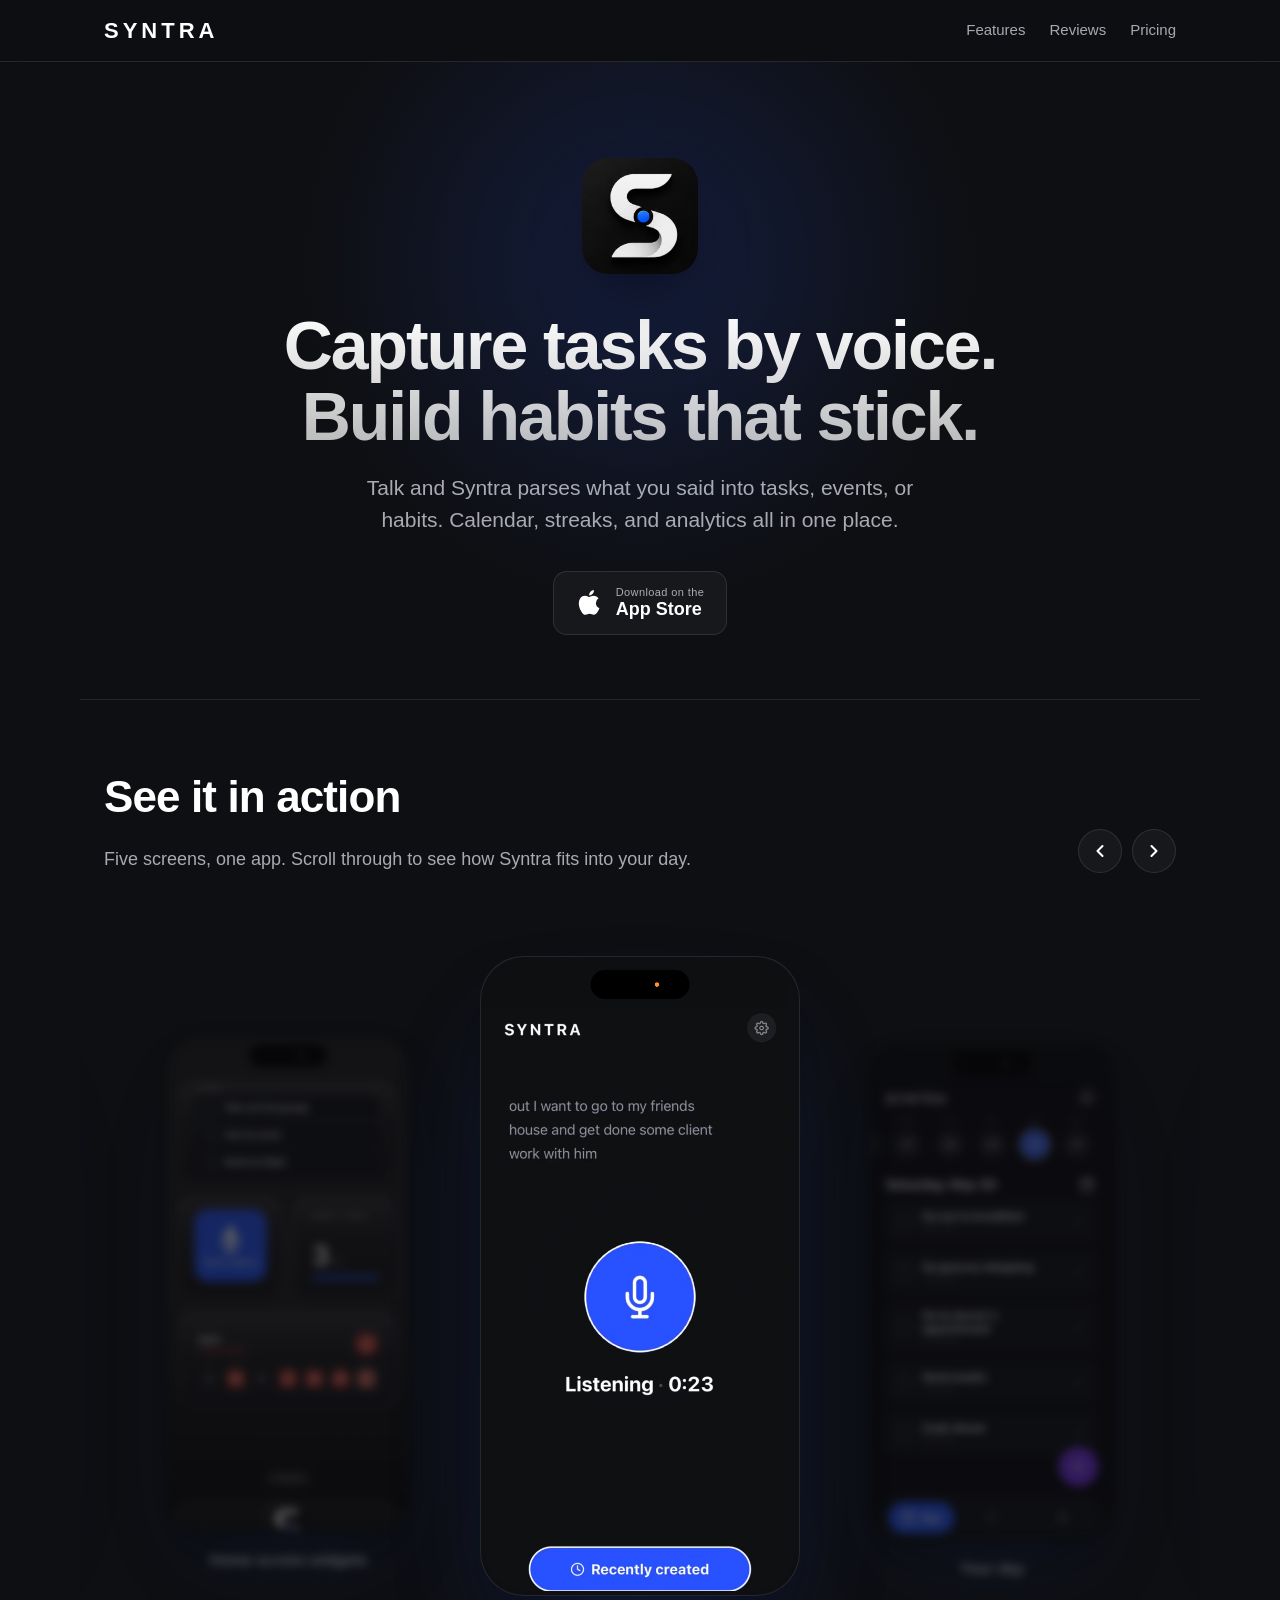
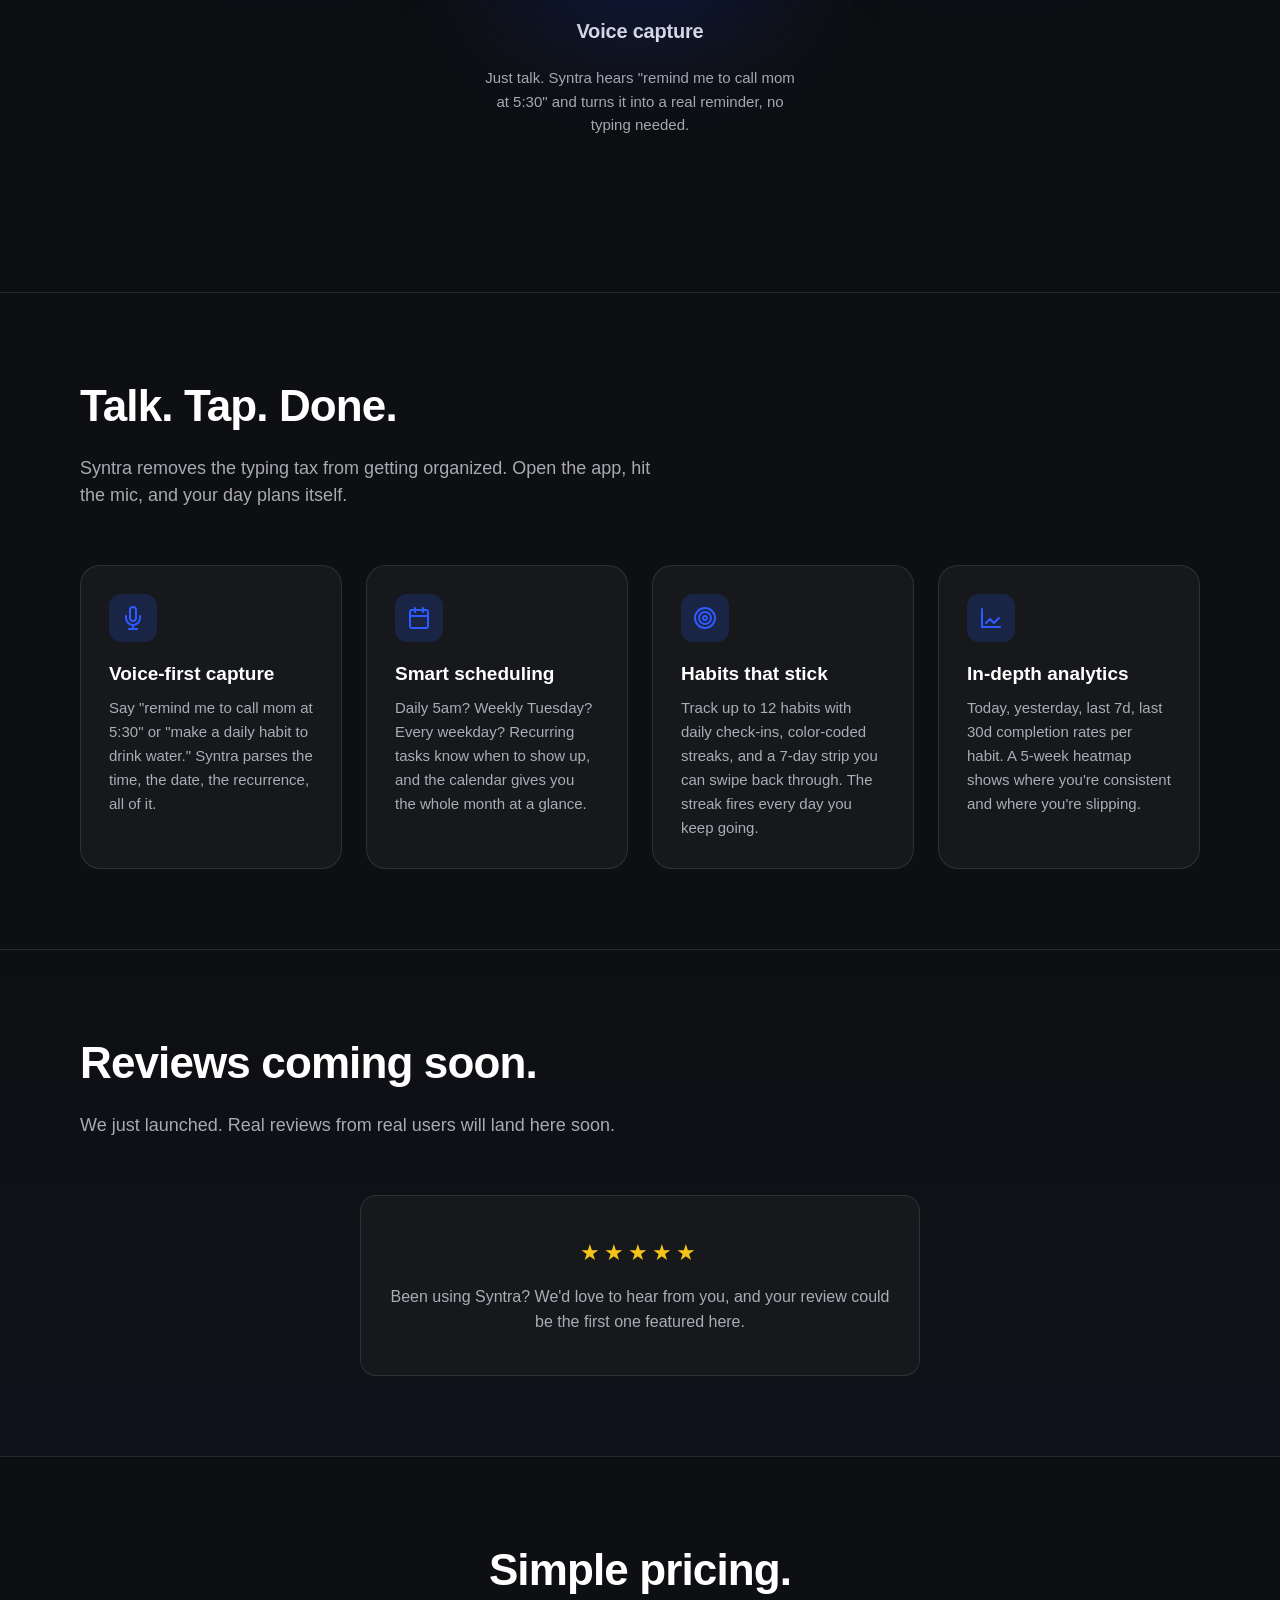
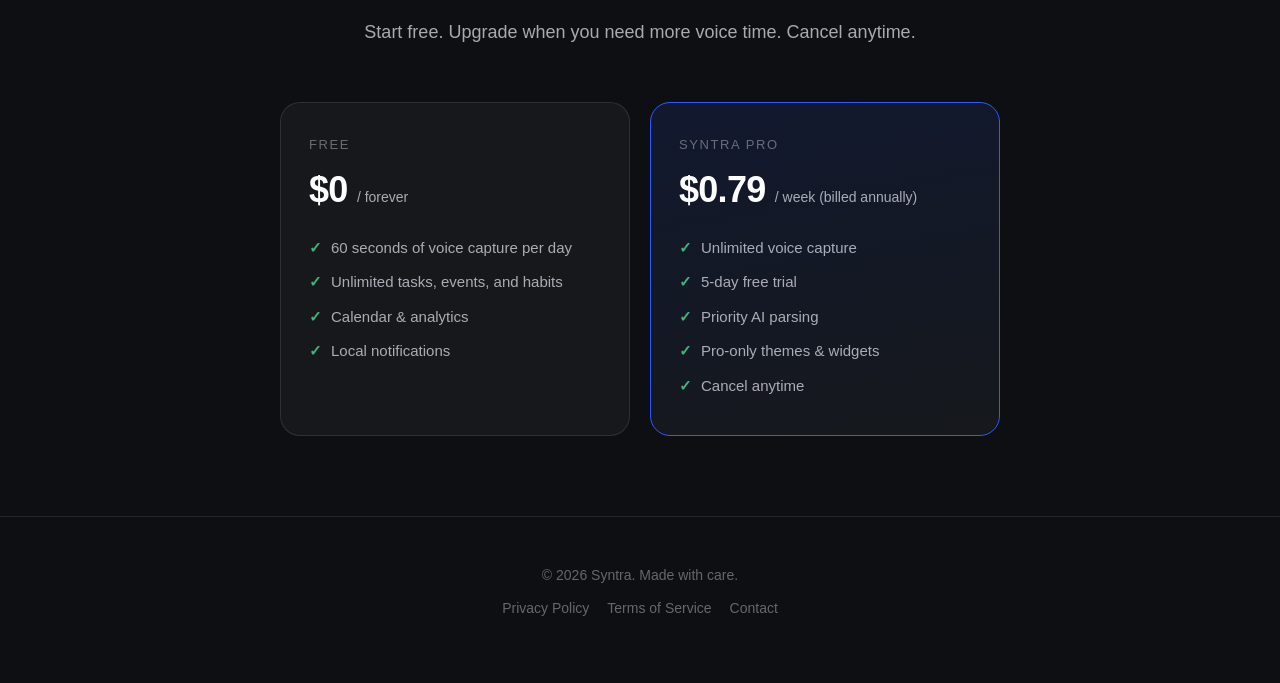
==== commit e54c12a2: "Fix carousel fast-scroll glitch; remove em-dashes from copy - Carousel: switch scroll-snap mandatory" ====
--- a/index.html
+++ b/index.html
@@ -3,7 +3,7 @@
 <head>
   <meta charset="UTF-8" />
   <meta name="viewport" content="width=device-width, initial-scale=1.0" />
-  <meta name="description" content="Syntra — capture tasks by voice, build habits that stick. AI-powered productivity for iOS." />
+  <meta name="description" content="Syntra: capture tasks by voice, build habits that stick. AI-powered productivity for iOS." />
   <meta name="theme-color" content="#0E0F12" />
   <title>Syntra — Voice-first tasks, habits, and events</title>
   <link rel="icon" href="syntra-logo.png" type="image/png" />
@@ -75,7 +75,7 @@
             <img src="screenshots/mic.png?v=4" alt="Voice capture screen" />
           </div>
           <h3>Voice capture</h3>
-          <p>Just talk. Syntra hears "remind me to call mom at 5:30" and turns it into a real reminder — no typing needed.</p>
+          <p>Just talk. Syntra hears "remind me to call mom at 5:30" and turns it into a real reminder, no typing needed.</p>
         </figure>
         <figure class="phone-card">
           <div class="phone phone-shot">
@@ -86,7 +86,7 @@
         </figure>
         <figure class="phone-card">
           <div class="phone phone-shot">
-            <img src="screenshots/todos.png?v=4" alt="To-do list" />
+            <img src="screenshots/todos.png?v=5" alt="To-do list" />
           </div>
           <h3>To-do list</h3>
           <p>The undated stuff lives here. Add by voice or by hand, edit with a tap, and pull anything you've checked off back from the archive.</p>
@@ -96,21 +96,21 @@
             <img src="screenshots/habits.png?v=4" alt="Habit tracker with streaks" />
           </div>
           <h3>Habits &amp; streaks</h3>
-          <p>Track up to a dozen habits with daily check-ins. The 7-day strip on each card shows your last week at a glance — color-coded so they don't blur together.</p>
+          <p>Track up to a dozen habits with daily check-ins. The 7-day strip on each card shows your last week at a glance, color-coded so they don't blur together.</p>
         </figure>
         <figure class="phone-card">
           <div class="phone phone-shot">
             <img src="screenshots/analytics.png?v=4" alt="Habit analytics" />
           </div>
           <h3>Habit analytics</h3>
-          <p>Today, yesterday, last 7 days, last 30 days — see exactly how often each habit fires. The 30-day grid surfaces patterns and slip-ups you'd otherwise miss.</p>
+          <p>Today, yesterday, last 7 days, last 30 days. See exactly how often each habit fires. The 30-day grid surfaces patterns and slip-ups you'd otherwise miss.</p>
         </figure>
         <figure class="phone-card">
           <div class="phone phone-shot">
             <img src="screenshots/widgets.png?v=4" alt="Home screen widgets" />
           </div>
           <h3>Home screen widgets</h3>
-          <p>Keep Syntra one glance away. Drop your to-dos, today's habit progress, and a tap-to-capture mic right on your home screen — no need to open the app.</p>
+          <p>Keep Syntra one glance away. Drop your to-dos, today's habit progress, and a tap-to-capture mic right on your home screen, no need to open the app.</p>
         </figure>
       </div>
     </div>
@@ -138,8 +138,12 @@
       var ORIGINALS = Array.prototype.slice.call(track.children);
       var N = ORIGINALS.length;
 
-      // Clone twice → 3 batches.
-      for (var copy = 0; copy < 2; copy++) {
+      // Clone four times → 5 batches. More batches = more runway, so
+      // a fast fling can't reach the physical scroll edge before the
+      // silent recenter fires. We anchor on the MIDDLE (3rd) batch.
+      var BATCHES = 5;
+      var MID = 2; // index of the centered batch (0-based)
+      for (var copy = 0; copy < BATCHES - 1; copy++) {
         ORIGINALS.forEach(function (el) {
           track.appendChild(el.cloneNode(true));
         });
@@ -158,32 +162,30 @@
         return card.offsetLeft - wrap.clientWidth / 2 + card.clientWidth / 2;
       }
 
-      // ─── Infinite-loop boundary jumps ───
+      // ─── Infinite-loop recenter ───
+      // Whenever the scroll drifts a full batch (or more) away from
+      // the anchored middle batch, snap it back by a whole number of
+      // batch-widths in ONE correction. Using Math.round means even a
+      // very fast fling that overshoots several batches is corrected
+      // cleanly in a single step, instead of stuttering one batch at a
+      // time (which is what caused the glitch).
       var isJumping = false;
       function maybeJump() {
         if (isJumping) return;
         var bw = batchWidth();
         if (!bw) return;
-        var middleStart = targetForCard(allCards[N]);
+        var anchor = targetForCard(allCards[MID * N]);
         var x = wrap.scrollLeft;
-        if (x < middleStart - bw * 0.5) {
-          isJumping = true;
-          // Disable smooth-scroll for the jump itself.
-          wrap.style.scrollBehavior = "auto";
-          wrap.scrollLeft = x + bw;
-          requestAnimationFrame(function () {
-            wrap.style.scrollBehavior = "";
-            isJumping = false;
-          });
-        } else if (x > middleStart + bw * 0.5) {
-          isJumping = true;
-          wrap.style.scrollBehavior = "auto";
-          wrap.scrollLeft = x - bw;
-          requestAnimationFrame(function () {
-            wrap.style.scrollBehavior = "";
-            isJumping = false;
-          });
-        }
+        var k = Math.round((x - anchor) / bw);
+        if (k === 0) return;
+        isJumping = true;
+        // Disable smooth-scroll for the instant, invisible jump.
+        wrap.style.scrollBehavior = "auto";
+        wrap.scrollLeft = x - k * bw;
+        requestAnimationFrame(function () {
+          wrap.style.scrollBehavior = "";
+          isJumping = false;
+        });
       }
 
       // ─── Active-card detection ───
@@ -229,9 +231,9 @@
       // ─── Init ───
       function init() {
         if (allCards.length <= N) return;
-        // Land on first card of middle batch.
+        // Land on the first card of the anchored middle batch.
         wrap.style.scrollBehavior = "auto";
-        wrap.scrollLeft = targetForCard(allCards[N]);
+        wrap.scrollLeft = targetForCard(allCards[MID * N]);
         wrap.style.scrollBehavior = "";
         updateActive();
       }
@@ -259,7 +261,7 @@
             <svg viewBox="0 0 24 24" fill="none" stroke="currentColor" stroke-width="2" stroke-linecap="round" stroke-linejoin="round"><path d="M12 1a3 3 0 0 0-3 3v8a3 3 0 0 0 6 0V4a3 3 0 0 0-3-3z"/><path d="M19 10v2a7 7 0 0 1-14 0v-2"/><line x1="12" y1="19" x2="12" y2="23"/><line x1="8" y1="23" x2="16" y2="23"/></svg>
           </div>
           <h3 class="feature-title">Voice-first capture</h3>
-          <p class="feature-body">Say "remind me to call mom at 5:30" or "make a daily habit to drink water." Syntra parses the time, the date, the recurrence — all of it.</p>
+          <p class="feature-body">Say "remind me to call mom at 5:30" or "make a daily habit to drink water." Syntra parses the time, the date, the recurrence, all of it.</p>
         </div>
 
         <div class="feature-card">
@@ -267,7 +269,7 @@
             <svg viewBox="0 0 24 24" fill="none" stroke="currentColor" stroke-width="2" stroke-linecap="round" stroke-linejoin="round"><rect x="3" y="4" width="18" height="18" rx="2" ry="2"/><line x1="16" y1="2" x2="16" y2="6"/><line x1="8" y1="2" x2="8" y2="6"/><line x1="3" y1="10" x2="21" y2="10"/></svg>
           </div>
           <h3 class="feature-title">Smart scheduling</h3>
-          <p class="feature-body">Daily 5am? Weekly Tuesday? Every weekday? Recurring tasks know when to show up — and the calendar gives you the whole month at a glance.</p>
+          <p class="feature-body">Daily 5am? Weekly Tuesday? Every weekday? Recurring tasks know when to show up, and the calendar gives you the whole month at a glance.</p>
         </div>
 
         <div class="feature-card">
@@ -297,7 +299,7 @@
       <p class="section-sub">We just launched. Real reviews from real users will land here soon.</p>
       <div class="reviews-soon">
         <div class="reviews-soon-stars">★★★★★</div>
-        <p class="reviews-soon-text">Been using Syntra? We'd love to hear from you — your review could be the first one featured here.</p>
+        <p class="reviews-soon-text">Been using Syntra? We'd love to hear from you, and your review could be the first one featured here.</p>
       </div>
     </div>
   </section>
--- a/styles.css
+++ b/styles.css
@@ -189,7 +189,7 @@
 .screenshots-wrap {
   overflow-x: auto;
   overflow-y: visible;
-  scroll-snap-type: x mandatory;
+  scroll-snap-type: x proximity;
   scroll-behavior: smooth;
   -webkit-overflow-scrolling: touch;
   scrollbar-width: none;
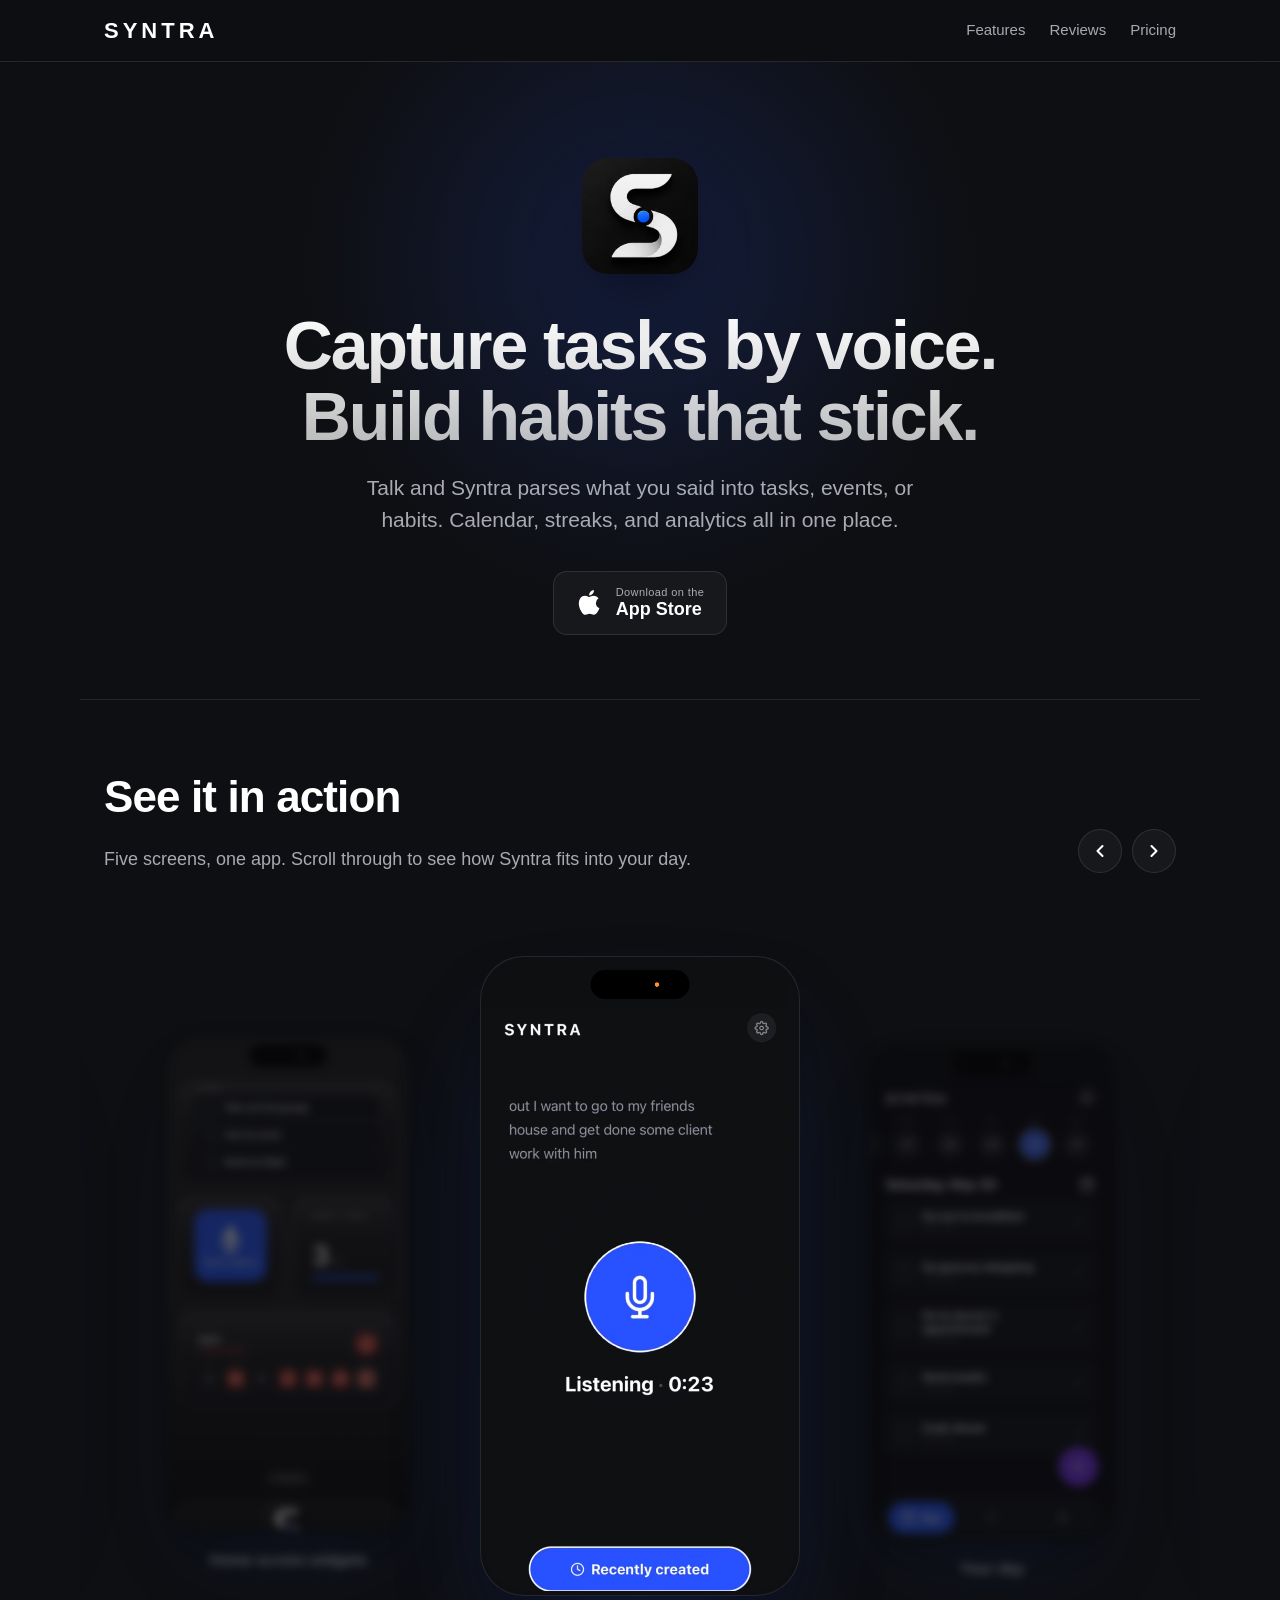
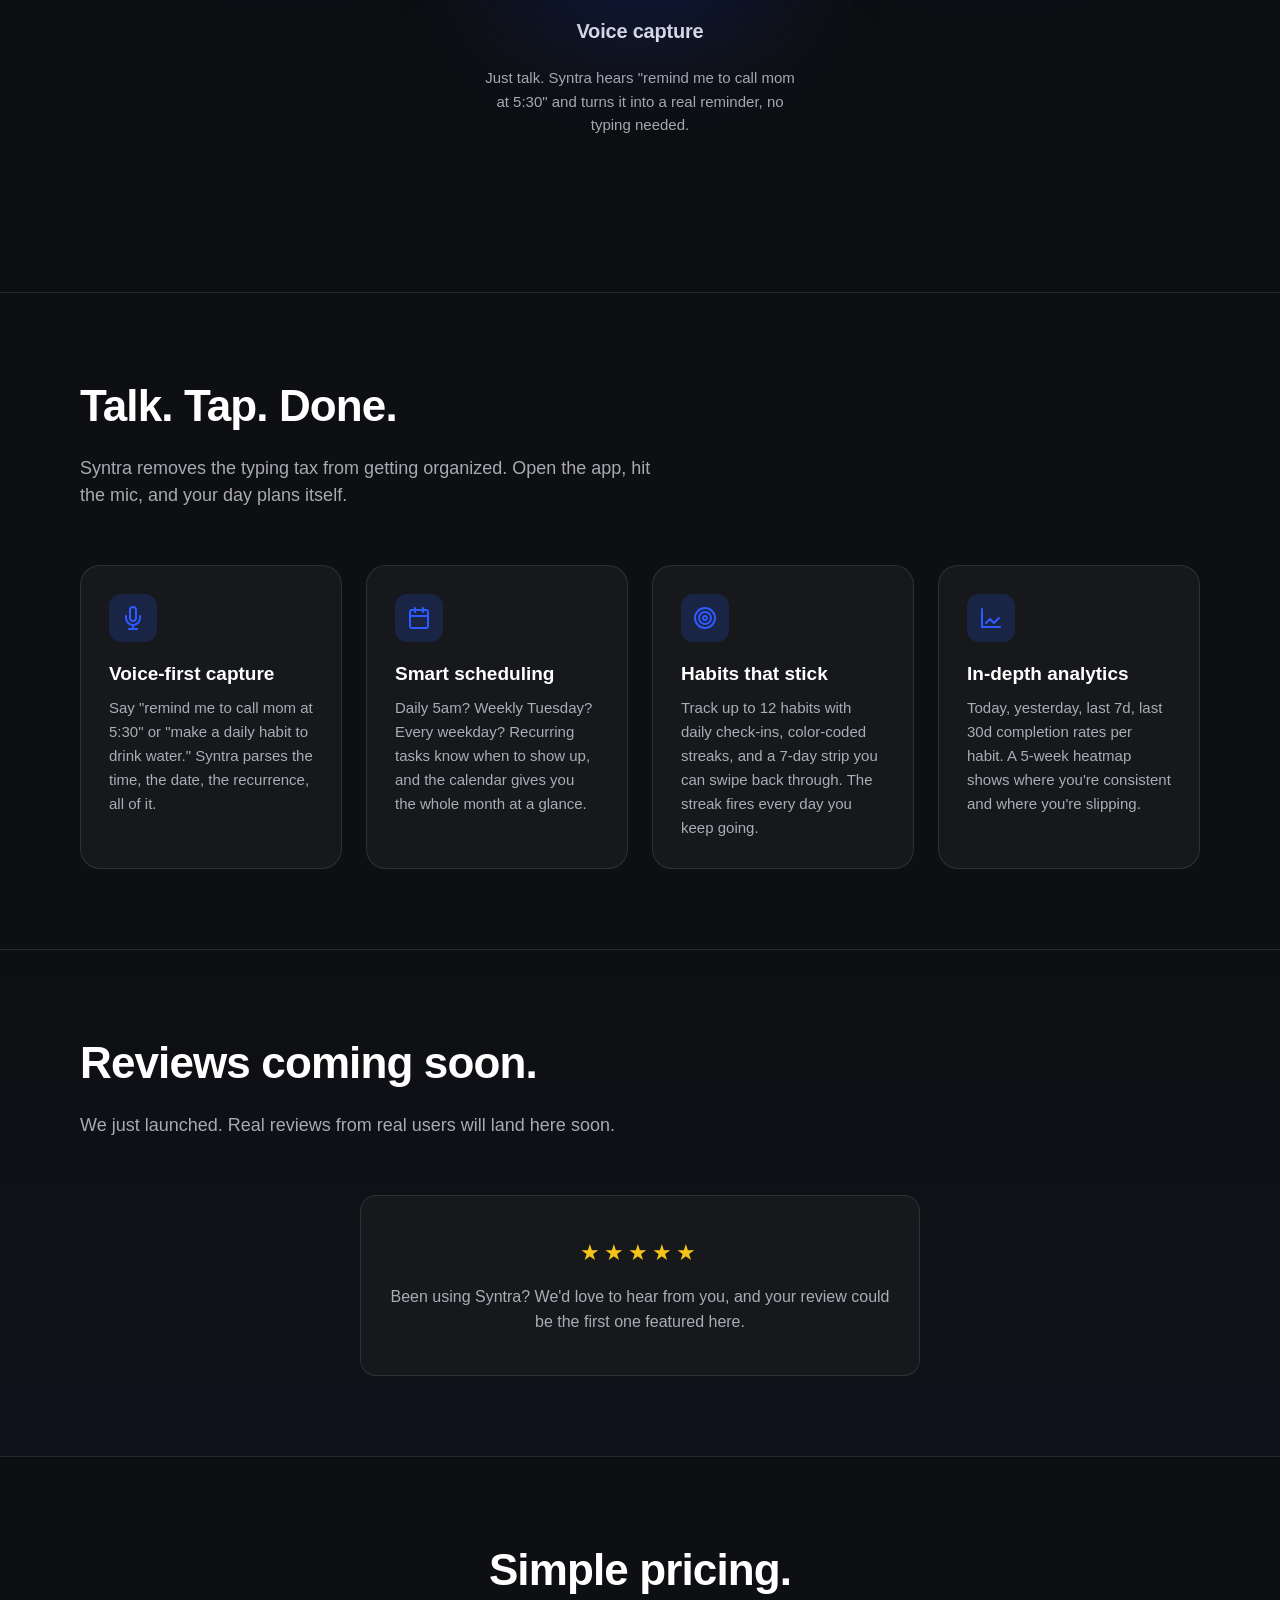
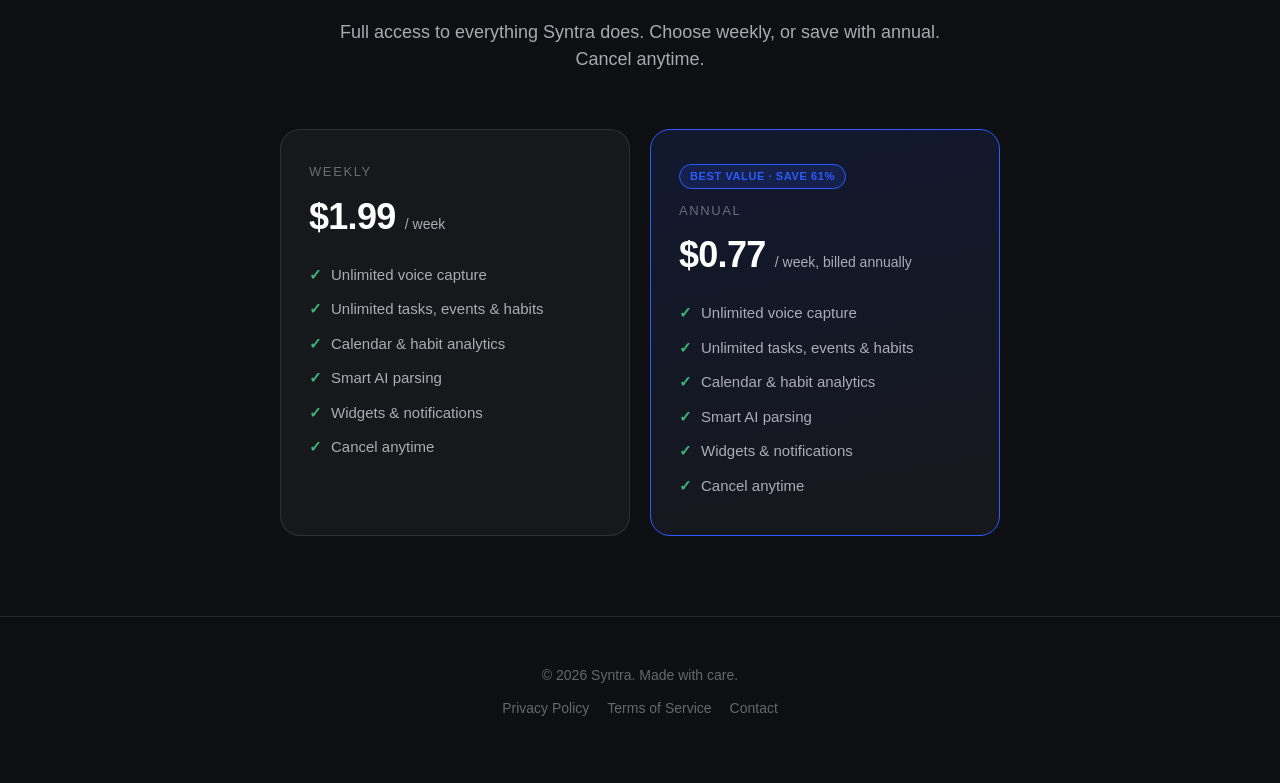
==== commit 8c67c376: "Switch pricing to hard paywall: weekly $1.99 and annual $0.77/wk Remove free plan; two paid options " ====
--- a/index.html
+++ b/index.html
@@ -308,28 +308,32 @@
   <section id="pricing" class="pricing">
     <div class="section-inner">
       <h2 class="section-title">Simple pricing.</h2>
-      <p class="section-sub" style="margin-left: auto; margin-right: auto;">Start free. Upgrade when you need more voice time. Cancel anytime.</p>
+      <p class="section-sub" style="margin-left: auto; margin-right: auto;">Full access to everything Syntra does. Choose weekly, or save with annual. Cancel anytime.</p>
       <div class="plans">
 
         <div class="plan">
-          <div class="plan-name">Free</div>
-          <div class="plan-price">$0 <small>/ forever</small></div>
-          <ul>
-            <li>60 seconds of voice capture per day</li>
-            <li>Unlimited tasks, events, and habits</li>
-            <li>Calendar &amp; analytics</li>
-            <li>Local notifications</li>
-          </ul>
-        </div>
-
-        <div class="plan plan-pro">
-          <div class="plan-name">Syntra Pro</div>
-          <div class="plan-price">$0.79 <small>/ week (billed annually)</small></div>
+          <div class="plan-name">Weekly</div>
+          <div class="plan-price">$1.99 <small>/ week</small></div>
           <ul>
             <li>Unlimited voice capture</li>
-            <li>5-day free trial</li>
-            <li>Priority AI parsing</li>
-            <li>Pro-only themes &amp; widgets</li>
+            <li>Unlimited tasks, events &amp; habits</li>
+            <li>Calendar &amp; habit analytics</li>
+            <li>Smart AI parsing</li>
+            <li>Widgets &amp; notifications</li>
+            <li>Cancel anytime</li>
+          </ul>
+        </div>
+
+        <div class="plan plan-pro">
+          <span class="plan-badge">Best value · Save 61%</span>
+          <div class="plan-name">Annual</div>
+          <div class="plan-price">$0.77 <small>/ week, billed annually</small></div>
+          <ul>
+            <li>Unlimited voice capture</li>
+            <li>Unlimited tasks, events &amp; habits</li>
+            <li>Calendar &amp; habit analytics</li>
+            <li>Smart AI parsing</li>
+            <li>Widgets &amp; notifications</li>
             <li>Cancel anytime</li>
           </ul>
         </div>
--- a/styles.css
+++ b/styles.css
@@ -400,6 +400,19 @@
 .plan-pro {
   border-color: var(--accent);
   background: linear-gradient(170deg, rgba(45,91,255,0.12), var(--bg-elevated));
+}
+.plan-badge {
+  display: inline-block;
+  font-size: 11px;
+  font-weight: 700;
+  letter-spacing: 0.6px;
+  text-transform: uppercase;
+  color: var(--accent);
+  background: rgba(45,91,255,0.15);
+  border: 1px solid var(--accent);
+  border-radius: 999px;
+  padding: 3px 10px;
+  margin-bottom: 12px;
 }
 .plan-name { font-size: 13px; letter-spacing: 1.6px; text-transform: uppercase; color: var(--fg-tertiary); }
 .plan-price { font-size: 36px; font-weight: 800; margin: 8px 0 14px; letter-spacing: -0.02em; }
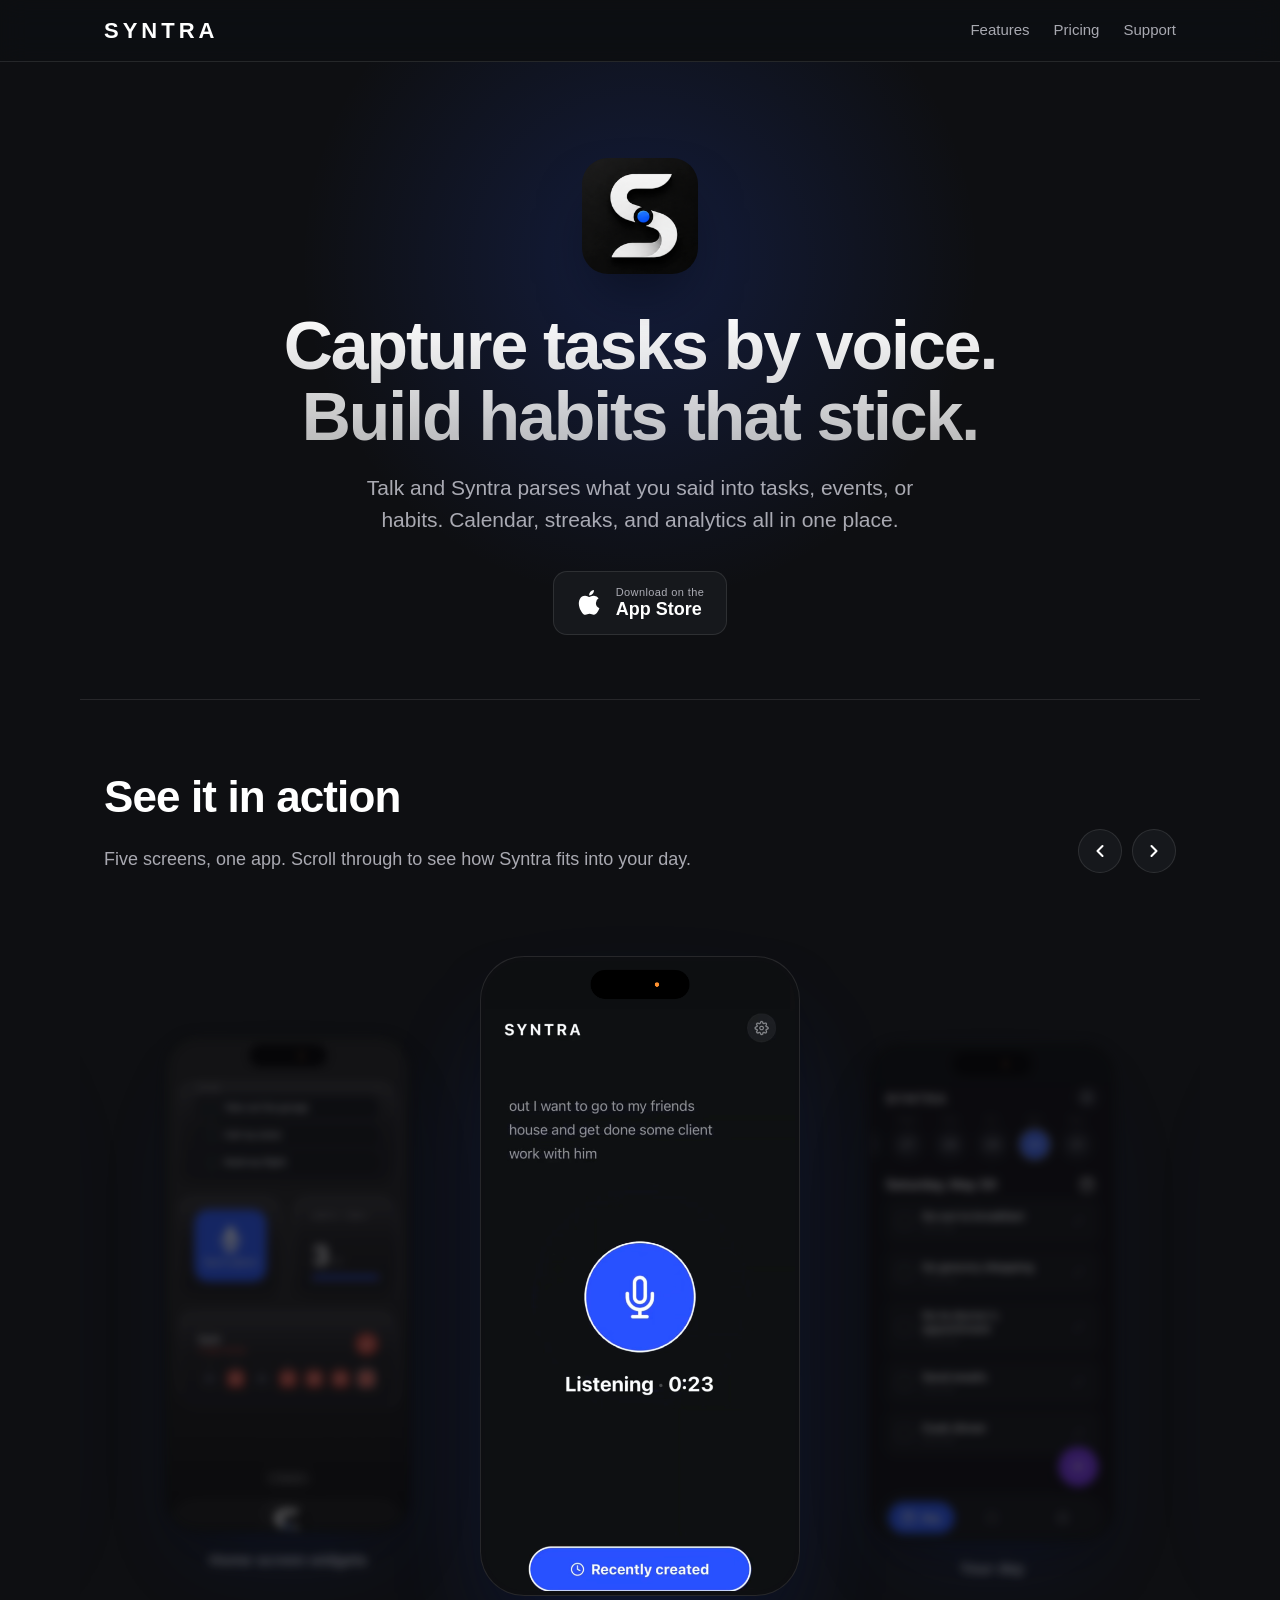
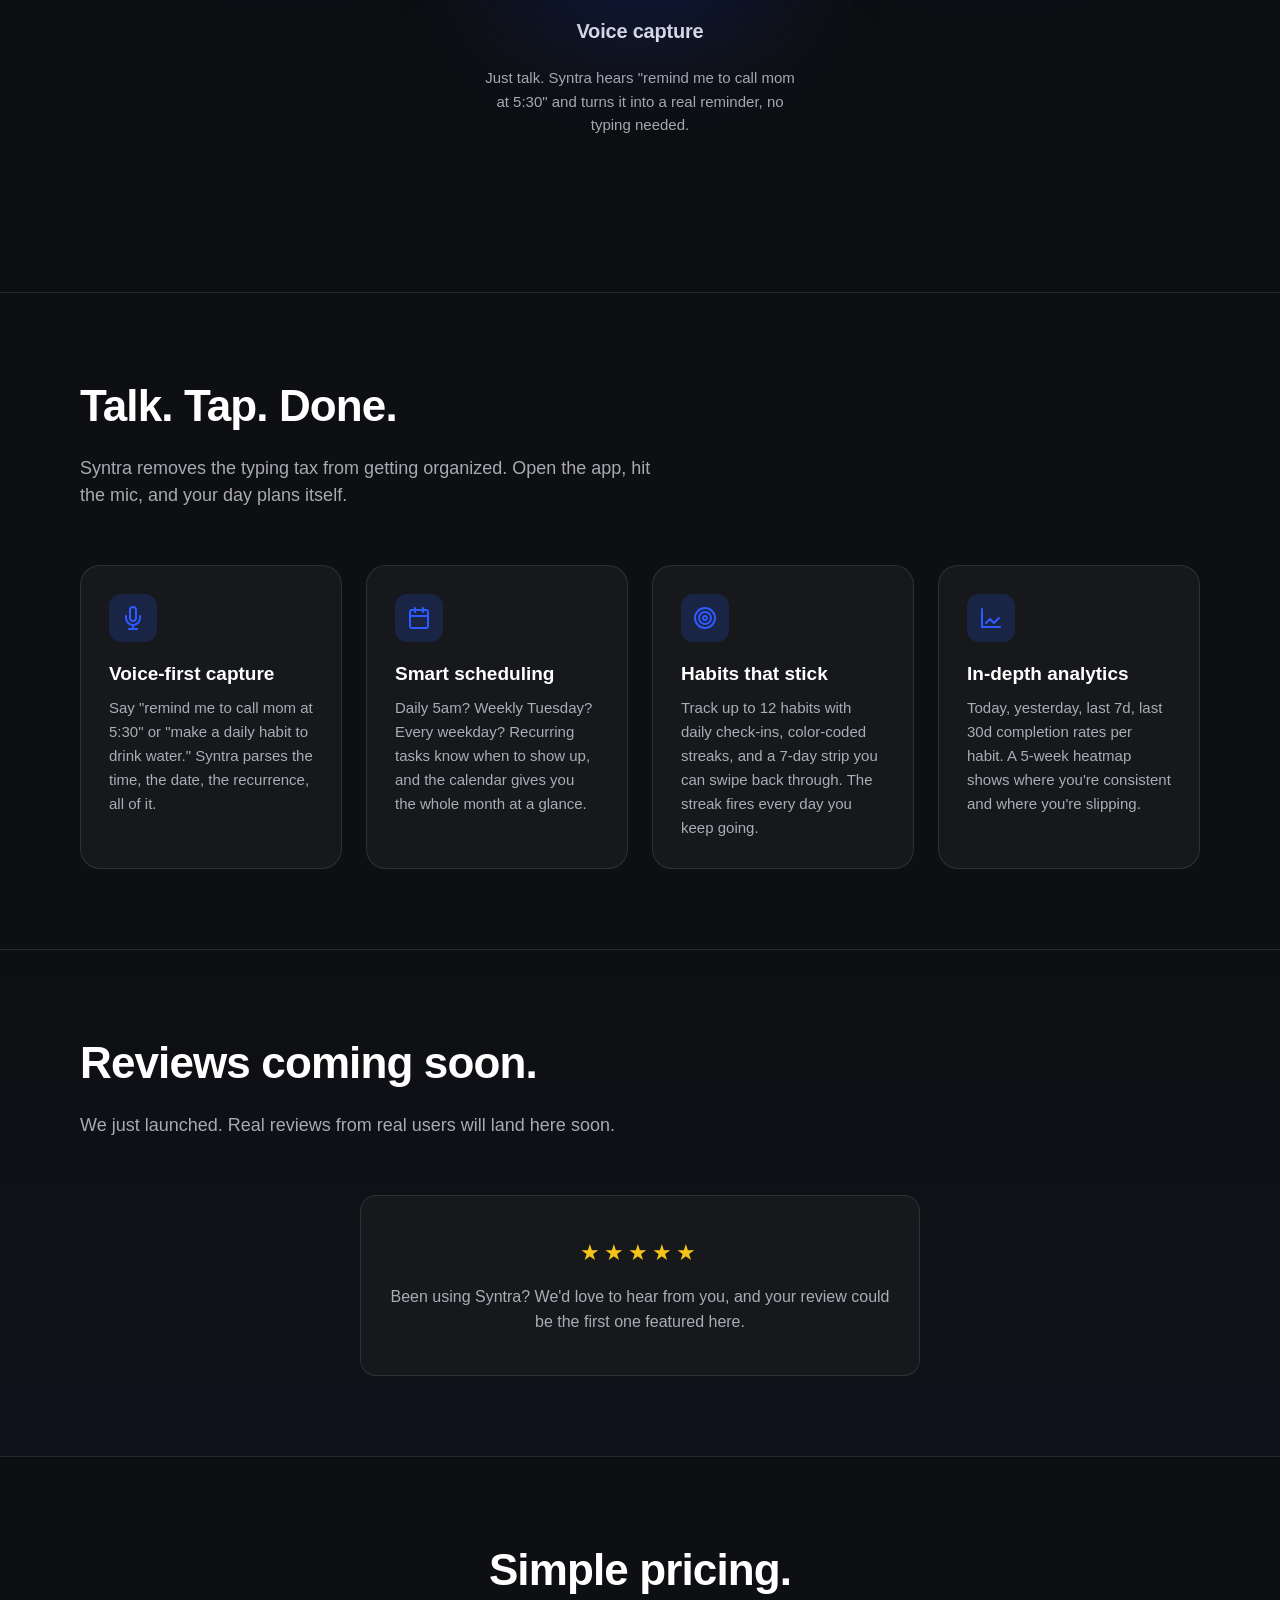
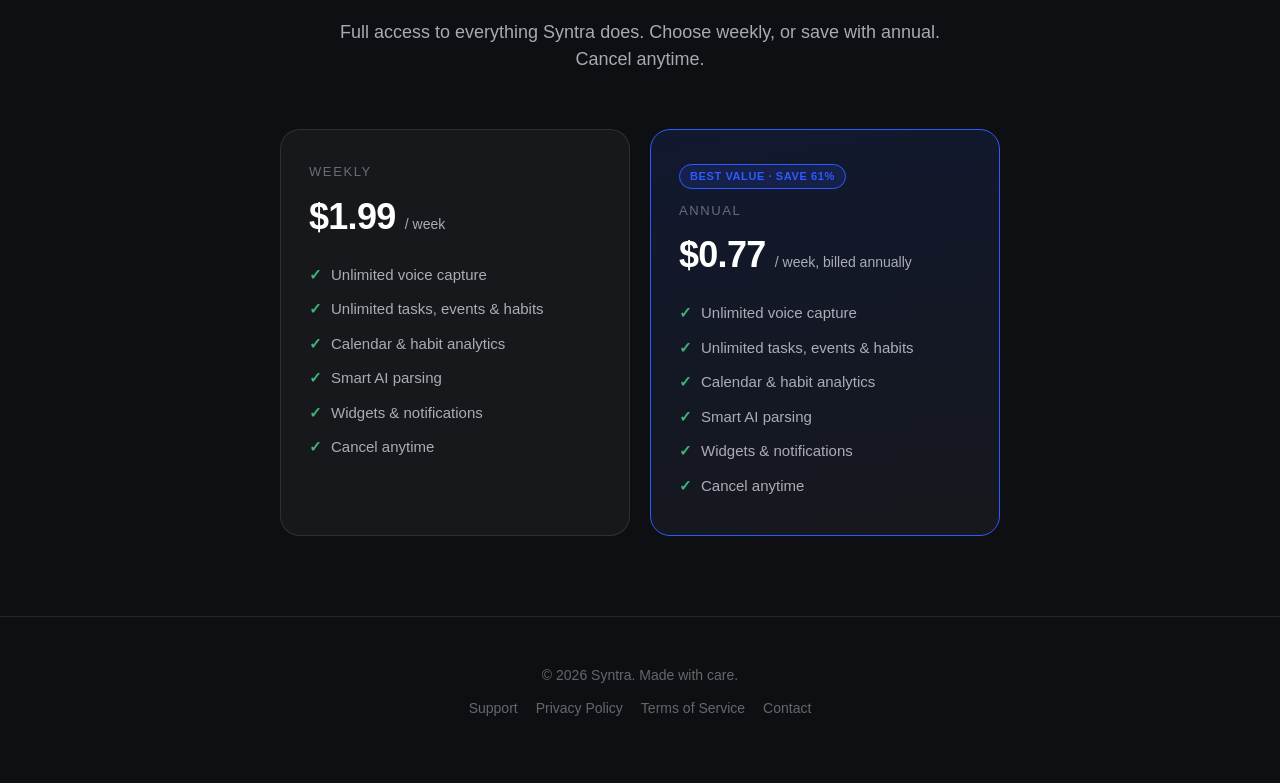
==== commit a8576101: "Add dedicated Support page (fixes App Store guideline 1.5 rejection) - New support.html with contact" ====
--- a/index.html
+++ b/index.html
@@ -20,8 +20,8 @@
       </a>
       <div class="nav-links">
         <a href="#features">Features</a>
-        <a href="#reviews">Reviews</a>
         <a href="#pricing">Pricing</a>
+        <a href="support.html">Support</a>
       </div>
     </div>
   </nav>
@@ -346,6 +346,7 @@
   <footer>
     <div>© 2026 Syntra. Made with care.</div>
     <div class="links">
+      <a href="support.html">Support</a>
       <a href="privacy.html">Privacy Policy</a>
       <a href="terms.html">Terms of Service</a>
       <a href="mailto:hello@syntra.app">Contact</a>
